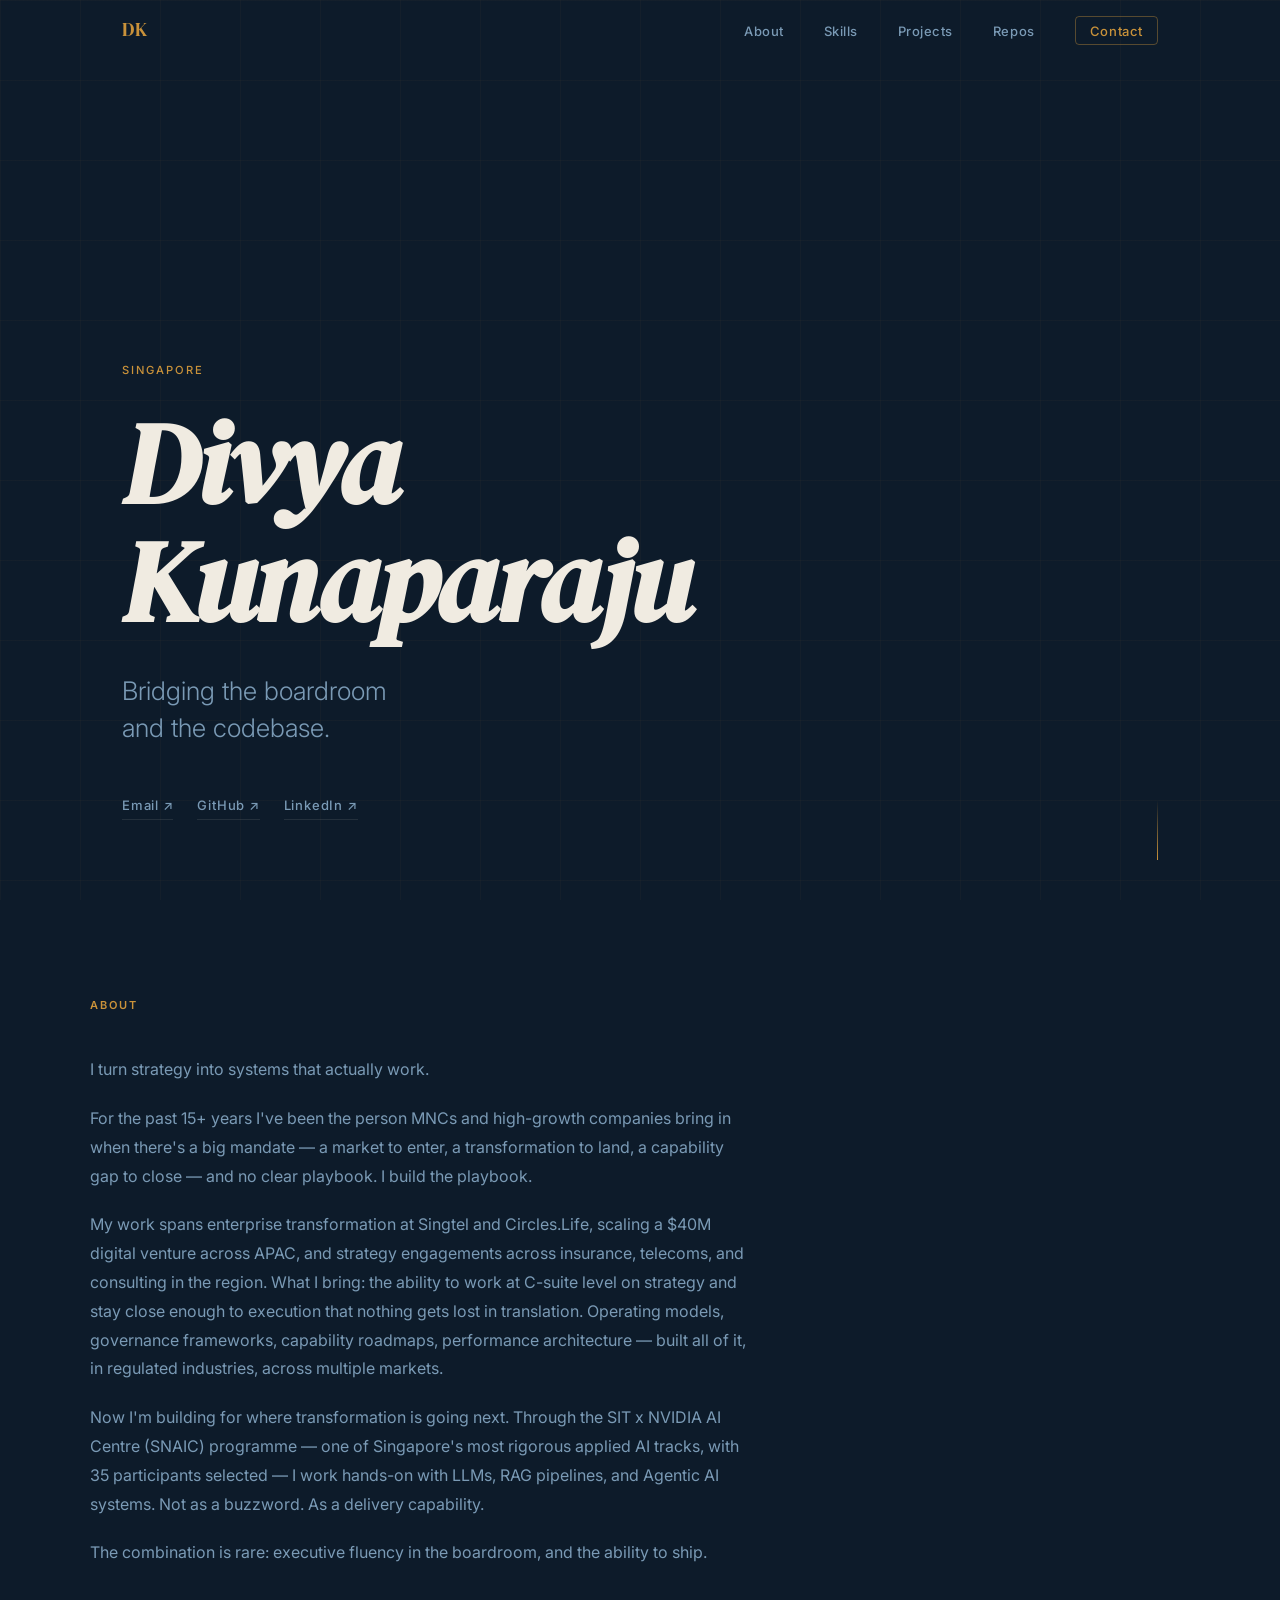
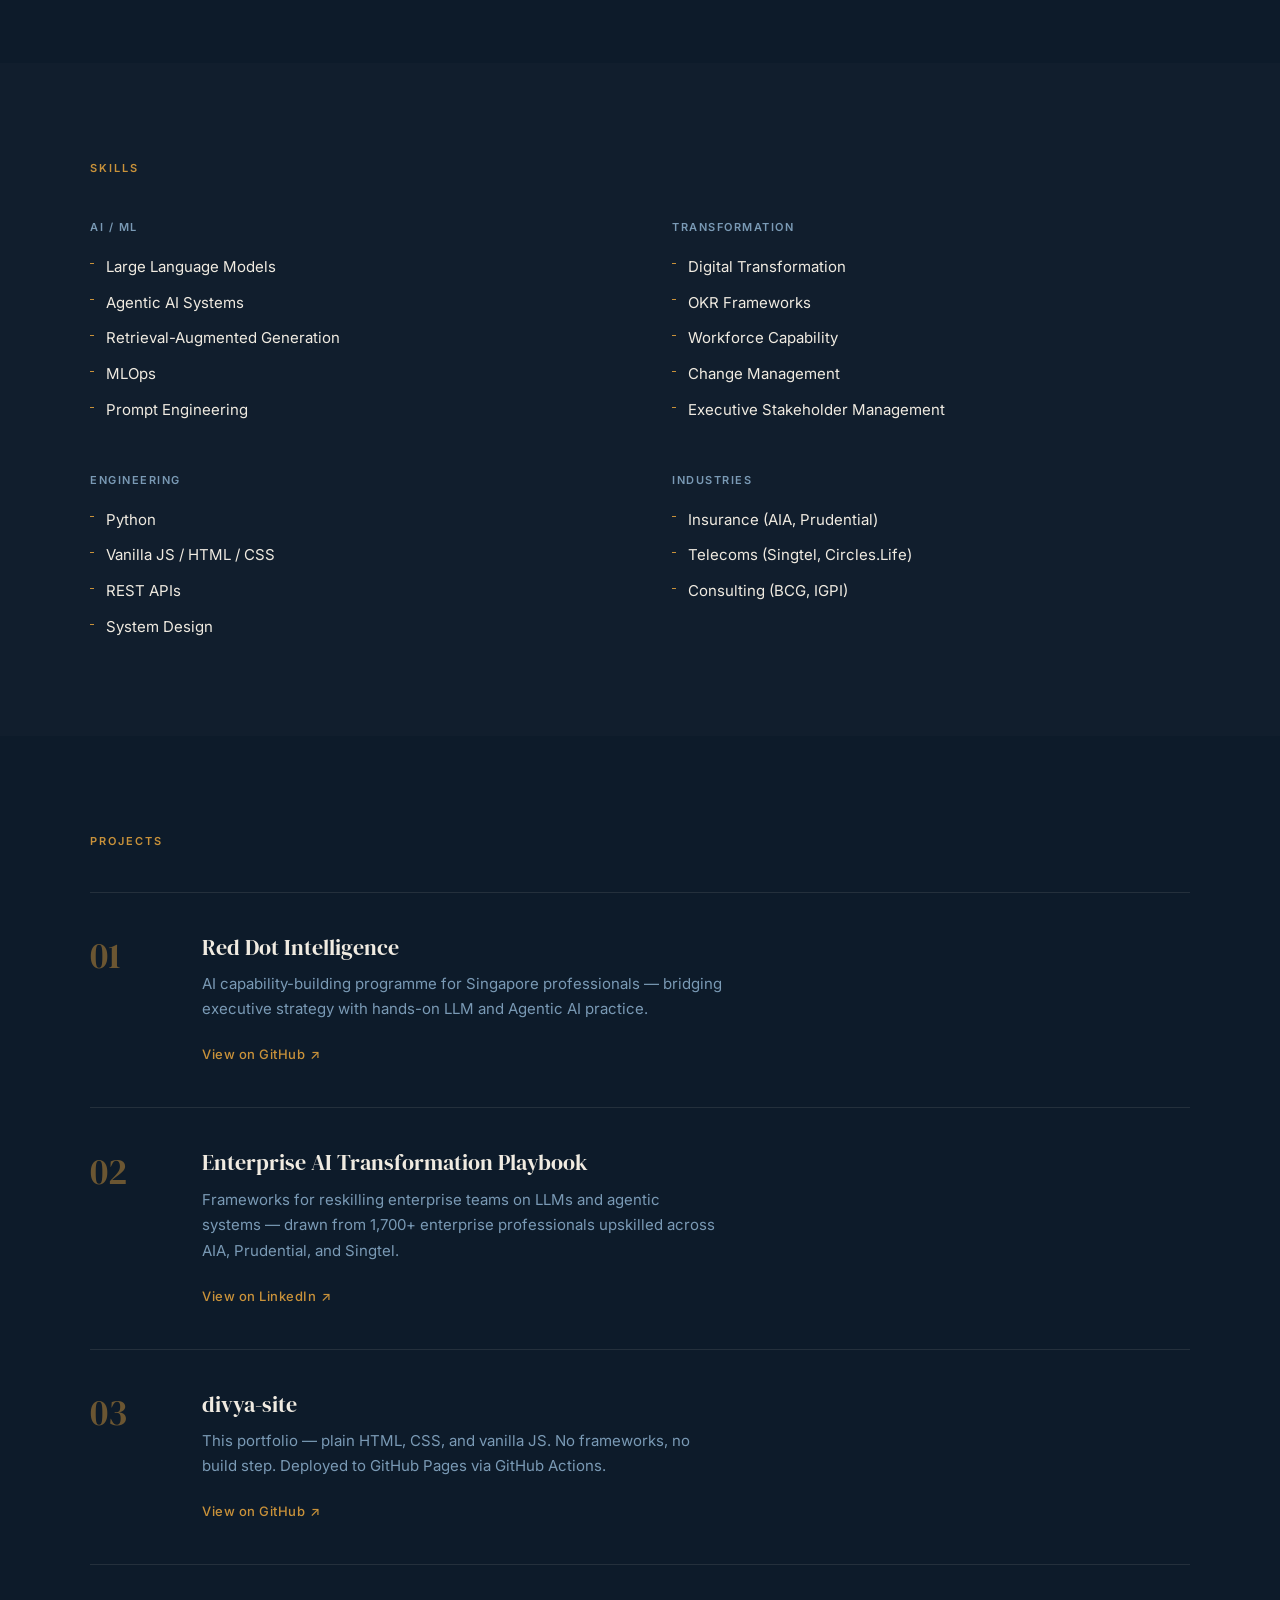
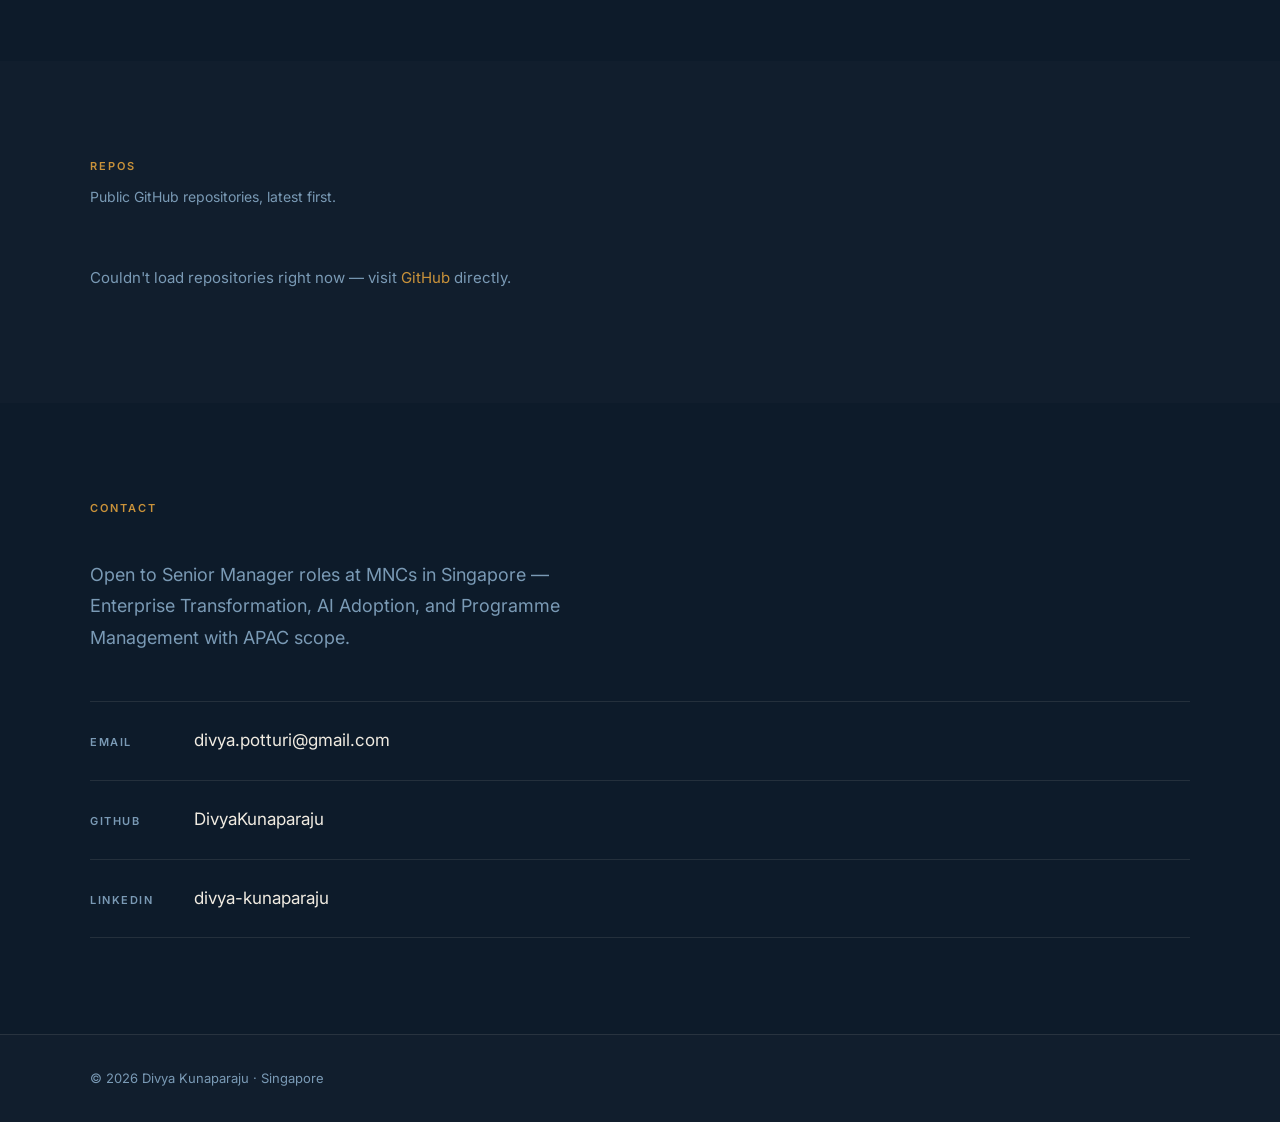
==== public/index.html @ 1c424b97 "Rewrite About section with stronger positioning copy Co-Authored-By: Claude Sonnet 4.6 <noreply@anth" ====
<!DOCTYPE html>
<html lang="en">
<head>
  <meta charset="UTF-8" />
  <meta name="viewport" content="width=device-width, initial-scale=1.0" />
  <title>Divya Kunaparaju — Transformation Leader &amp; AI Practitioner</title>
  <meta name="description" content="Divya Kunaparaju bridges the boardroom and the codebase — 15+ years in enterprise transformation, now building with LLMs, RAG, and Agentic AI. Based in Singapore." />
  <link rel="preconnect" href="https://fonts.googleapis.com" />
  <link rel="preconnect" href="https://fonts.gstatic.com" crossorigin />
  <link href="https://fonts.googleapis.com/css2?family=DM+Serif+Display:ital@0;1&family=Inter:wght@300;400;500;600&display=swap" rel="stylesheet" />
  <link rel="stylesheet" href="style.css" />
</head>
<body>
  <a href="#main" class="skip-link">Skip to main content</a>

  <nav class="nav" id="nav" aria-label="Site navigation">
    <div class="nav-inner">
      <a href="#hero" class="nav-logo" aria-label="Divya Kunaparaju — home">DK</a>
      <ul class="nav-links" id="nav-links" role="list">
        <li><a href="#about">About</a></li>
        <li><a href="#skills">Skills</a></li>
        <li><a href="#projects">Projects</a></li>
        <li><a href="#repos">Repos</a></li>
        <li><a href="#contact" class="nav-cta">Contact</a></li>
      </ul>
      <button class="nav-toggle" aria-label="Toggle navigation" aria-expanded="false" aria-controls="nav-links">
        <span></span><span></span><span></span>
      </button>
    </div>
  </nav>

  <main id="main">

    <section id="hero" aria-label="Introduction">
      <div class="hero-inner">
        <div class="hero-content">
          <p class="hero-location" aria-label="Location: Singapore">Singapore</p>
          <h1 class="hero-name">Divya<br />Kunaparaju</h1>
          <p class="hero-tagline">Bridging the boardroom<br />and the codebase.</p>
          <nav class="hero-links" aria-label="Contact and social links">
            <a href="mailto:divya.potturi@gmail.com" class="hero-link">
              Email <span aria-hidden="true">↗</span>
            </a>
            <a href="https://github.com/DivyaKunaparaju" class="hero-link" target="_blank" rel="noopener noreferrer">
              GitHub <span aria-hidden="true">↗</span>
            </a>
            <a href="https://www.linkedin.com/in/divya-kunaparaju/" class="hero-link" target="_blank" rel="noopener noreferrer">
              LinkedIn <span aria-hidden="true">↗</span>
            </a>
          </nav>
        </div>
        <div class="hero-scroll-indicator" aria-hidden="true"></div>
      </div>
    </section>

    <section id="about" class="section reveal">
      <div class="section-inner">
        <h2 class="section-eyebrow">About</h2>
        <div class="about-content">
          <p class="about-lead">I turn strategy into systems that actually work.</p>
          <p>For the past 15+ years I've been the person MNCs and high-growth companies bring in when there's a big mandate — a market to enter, a transformation to land, a capability gap to close — and no clear playbook. I build the playbook.</p>
          <p>My work spans enterprise transformation at Singtel and Circles.Life, scaling a $40M digital venture across APAC, and strategy engagements across insurance, telecoms, and consulting in the region. What I bring: the ability to work at C-suite level on strategy and stay close enough to execution that nothing gets lost in translation. Operating models, governance frameworks, capability roadmaps, performance architecture — built all of it, in regulated industries, across multiple markets.</p>
          <p>Now I'm building for where transformation is going next. Through the SIT x NVIDIA AI Centre (SNAIC) programme — one of Singapore's most rigorous applied AI tracks, with 35 participants selected — I work hands-on with LLMs, RAG pipelines, and Agentic AI systems. Not as a buzzword. As a delivery capability.</p>
          <p>The combination is rare: executive fluency in the boardroom, and the ability to ship.</p>
        </div>
      </div>
    </section>

    <section id="skills" class="section section--alt reveal">
      <div class="section-inner">
        <h2 class="section-eyebrow">Skills</h2>
        <div class="skills-grid">
          <div class="skill-group">
            <h3 class="skill-category">AI / ML</h3>
            <ul class="skill-list" role="list">
              <li>Large Language Models</li>
              <li>Agentic AI Systems</li>
              <li>Retrieval-Augmented Generation</li>
              <li>MLOps</li>
              <li>Prompt Engineering</li>
            </ul>
          </div>
          <div class="skill-group">
            <h3 class="skill-category">Transformation</h3>
            <ul class="skill-list" role="list">
              <li>Digital Transformation</li>
              <li>OKR Frameworks</li>
              <li>Workforce Capability</li>
              <li>Change Management</li>
              <li>Executive Stakeholder Management</li>
            </ul>
          </div>
          <div class="skill-group">
            <h3 class="skill-category">Engineering</h3>
            <ul class="skill-list" role="list">
              <li>Python</li>
              <li>Vanilla JS / HTML / CSS</li>
              <li>REST APIs</li>
              <li>System Design</li>
            </ul>
          </div>
          <div class="skill-group">
            <h3 class="skill-category">Industries</h3>
            <ul class="skill-list" role="list">
              <li>Insurance (AIA, Prudential)</li>
              <li>Telecoms (Singtel, Circles.Life)</li>
              <li>Consulting (BCG, IGPI)</li>
            </ul>
          </div>
        </div>
      </div>
    </section>

    <section id="projects" class="section reveal">
      <div class="section-inner">
        <h2 class="section-eyebrow">Projects</h2>
        <div class="projects-list">
          <article class="project-card">
            <div class="project-number" aria-hidden="true">01</div>
            <div class="project-body">
              <h3 class="project-title">Red Dot Intelligence</h3>
              <p class="project-desc">AI capability-building programme for Singapore professionals — bridging executive strategy with hands-on LLM and Agentic AI practice.</p>
              <a href="https://github.com/DivyaKunaparaju/red-dot-intelligence" class="project-link" target="_blank" rel="noopener noreferrer">View on GitHub <span aria-hidden="true">↗</span></a>
            </div>
          </article>
          <article class="project-card">
            <div class="project-number" aria-hidden="true">02</div>
            <div class="project-body">
              <h3 class="project-title">Enterprise AI Transformation Playbook</h3>
              <p class="project-desc">Frameworks for reskilling enterprise teams on LLMs and agentic systems — drawn from 1,700+ enterprise professionals upskilled across AIA, Prudential, and Singtel.</p>
              <a href="https://www.linkedin.com/in/divya-kunaparaju/" class="project-link" target="_blank" rel="noopener noreferrer">View on LinkedIn <span aria-hidden="true">↗</span></a>
            </div>
          </article>
          <article class="project-card">
            <div class="project-number" aria-hidden="true">03</div>
            <div class="project-body">
              <h3 class="project-title">divya-site</h3>
              <p class="project-desc">This portfolio — plain HTML, CSS, and vanilla JS. No frameworks, no build step. Deployed to GitHub Pages via GitHub Actions.</p>
              <a href="https://github.com/DivyaKunaparaju/divya-site" class="project-link" target="_blank" rel="noopener noreferrer">View on GitHub <span aria-hidden="true">↗</span></a>
            </div>
          </article>
        </div>
      </div>
    </section>

    <section id="repos" class="section section--alt reveal">
      <div class="section-inner">
        <h2 class="section-eyebrow">Repos</h2>
        <p class="section-sub">Public GitHub repositories, latest first.</p>
        <div id="repos-grid" class="repos-grid" aria-live="polite" aria-label="GitHub repositories">
          <p class="repos-status">Loading repositories…</p>
        </div>
      </div>
    </section>

    <section id="contact" class="section reveal">
      <div class="section-inner">
        <h2 class="section-eyebrow">Contact</h2>
        <div class="contact-content">
          <p class="contact-lead">Open to Senior Manager roles at MNCs in Singapore — Enterprise Transformation, AI Adoption, and Programme Management with APAC scope.</p>
          <div class="contact-links">
            <a href="mailto:divya.potturi@gmail.com" class="contact-link">
              <span class="contact-link-type">Email</span>
              <span class="contact-link-value">divya.potturi@gmail.com</span>
            </a>
            <a href="https://github.com/DivyaKunaparaju" class="contact-link" target="_blank" rel="noopener noreferrer">
              <span class="contact-link-type">GitHub</span>
              <span class="contact-link-value">DivyaKunaparaju</span>
            </a>
            <a href="https://www.linkedin.com/in/divya-kunaparaju/" class="contact-link" target="_blank" rel="noopener noreferrer">
              <span class="contact-link-type">LinkedIn</span>
              <span class="contact-link-value">divya-kunaparaju</span>
            </a>
          </div>
        </div>
      </div>
    </section>

  </main>

  <footer class="footer">
    <div class="footer-inner">
      <p>© 2026 Divya Kunaparaju &middot; Singapore</p>
    </div>
  </footer>

  <script src="main.js"></script>
</body>
</html>
---- public/style.css ----
/* ─── Variables ─────────────────────────────────────────────── */
:root {
  --ground:      #0D1B2A;
  --ground-alt:  #111E2D;
  --ground-card: #162840;
  --text:        #F0EBE1;
  --text-muted:  #7A9AB5;
  --accent:      #C9923A;
  --accent-light:#E4B06A;
  --border:      rgba(240, 235, 225, 0.1);

  --font-display: 'DM Serif Display', Georgia, serif;
  --font-body:    'Inter', system-ui, -apple-system, sans-serif;

  --max-w: 1100px;
  --nav-h: 60px;
  --radius: 4px;
  --transition: 220ms ease;
}

/* ─── Reset ─────────────────────────────────────────────────── */
*, *::before, *::after {
  box-sizing: border-box;
  margin: 0;
  padding: 0;
}

html {
  scroll-behavior: smooth;
  font-size: 16px;
}

body {
  background-color: var(--ground);
  color: var(--text);
  font-family: var(--font-body);
  font-weight: 400;
  line-height: 1.75;
  -webkit-font-smoothing: antialiased;
}

ul[role="list"] {
  list-style: none;
}

img, svg {
  display: block;
  max-width: 100%;
}

a {
  color: inherit;
  text-decoration: none;
}

/* ─── Accessibility ─────────────────────────────────────────── */
.skip-link {
  position: absolute;
  top: -200%;
  left: 1rem;
  background: var(--accent);
  color: var(--ground);
  padding: 0.5rem 1rem;
  font-size: 0.875rem;
  font-weight: 600;
  z-index: 9999;
  border-radius: var(--radius);
}
.skip-link:focus {
  top: 0.75rem;
}

:focus-visible {
  outline: 2px solid var(--accent);
  outline-offset: 3px;
}

/* ─── Nav ───────────────────────────────────────────────────── */
.nav {
  position: fixed;
  top: 0;
  left: 0;
  right: 0;
  height: var(--nav-h);
  z-index: 100;
  background: transparent;
  transition: background var(--transition), border-color var(--transition);
  border-bottom: 1px solid transparent;
}

.nav.scrolled {
  background: var(--ground);
  border-bottom-color: var(--border);
}

.nav-inner {
  max-width: var(--max-w);
  margin: 0 auto;
  height: 100%;
  padding: 0 2rem;
  display: flex;
  align-items: center;
  justify-content: space-between;
  gap: 2rem;
}

.nav-logo {
  font-family: var(--font-display);
  font-size: 1.2rem;
  color: var(--accent);
  letter-spacing: 0.05em;
  flex-shrink: 0;
}
.nav-logo:hover {
  color: var(--accent-light);
}

.nav-links {
  display: flex;
  align-items: center;
  gap: 2.5rem;
  list-style: none;
}

.nav-links a {
  font-size: 0.8125rem;
  font-weight: 500;
  letter-spacing: 0.04em;
  color: var(--text-muted);
  transition: color var(--transition);
}
.nav-links a:hover {
  color: var(--text);
}

.nav-links .nav-cta {
  color: var(--accent);
  border: 1px solid rgba(201, 146, 58, 0.4);
  padding: 0.35rem 0.9rem;
  border-radius: var(--radius);
  transition: color var(--transition), border-color var(--transition), background var(--transition);
}
.nav-links .nav-cta:hover {
  color: var(--ground);
  background: var(--accent);
  border-color: var(--accent);
}

.nav-toggle {
  display: none;
  flex-direction: column;
  gap: 5px;
  background: none;
  border: none;
  cursor: pointer;
  padding: 4px;
}
.nav-toggle span {
  display: block;
  width: 22px;
  height: 2px;
  background: var(--text);
  border-radius: 2px;
  transition: transform var(--transition), opacity var(--transition);
}
.nav-toggle[aria-expanded="true"] span:nth-child(1) {
  transform: translateY(7px) rotate(45deg);
}
.nav-toggle[aria-expanded="true"] span:nth-child(2) {
  opacity: 0;
}
.nav-toggle[aria-expanded="true"] span:nth-child(3) {
  transform: translateY(-7px) rotate(-45deg);
}

/* ─── Hero ──────────────────────────────────────────────────── */
#hero {
  min-height: 100svh;
  display: flex;
  align-items: flex-end;
  padding-top: var(--nav-h);
  background-color: var(--ground);
  /* Coordinate-grid: barely perceptible — the design's ambient detail */
  background-image:
    linear-gradient(rgba(201, 146, 58, 0.035) 1px, transparent 1px),
    linear-gradient(90deg, rgba(201, 146, 58, 0.035) 1px, transparent 1px);
  background-size: 80px 80px;
}

.hero-inner {
  max-width: var(--max-w);
  width: 100%;
  margin: 0 auto;
  padding: 4rem 2rem 5rem;
  position: relative;
}

.hero-content {
  max-width: 700px;
}

.hero-location {
  font-size: 0.7rem;
  font-weight: 500;
  letter-spacing: 0.18em;
  text-transform: uppercase;
  color: var(--accent);
  margin-bottom: 1.5rem;
  animation: fadeUp 0.7s ease-out both;
  animation-delay: 0s;
}

/* The aesthetic risk: large italic serif in the hero — editorial, intelligent */
.hero-name {
  font-family: var(--font-display);
  font-style: italic;
  font-size: clamp(3.2rem, 9vw, 8.5rem);
  line-height: 1.02;
  letter-spacing: -0.02em;
  color: var(--text);
  margin-bottom: 2rem;
  animation: fadeUp 0.8s ease-out both;
  animation-delay: 0.1s;
}

.hero-tagline {
  font-size: clamp(1.1rem, 2.5vw, 1.6rem);
  font-weight: 300;
  line-height: 1.45;
  color: var(--text-muted);
  margin-bottom: 3rem;
  animation: fadeUp 0.8s ease-out both;
  animation-delay: 0.25s;
}

.hero-links {
  display: flex;
  flex-wrap: wrap;
  gap: 0.5rem 1.5rem;
  animation: fadeUp 0.8s ease-out both;
  animation-delay: 0.4s;
}

.hero-link {
  font-size: 0.8125rem;
  font-weight: 500;
  letter-spacing: 0.06em;
  color: var(--text-muted);
  border-bottom: 1px solid var(--border);
  padding-bottom: 2px;
  transition: color var(--transition), border-color var(--transition);
}
.hero-link:hover {
  color: var(--accent);
  border-color: rgba(201, 146, 58, 0.5);
}

.hero-scroll-indicator {
  position: absolute;
  bottom: 2.5rem;
  right: 2rem;
  width: 1px;
  height: 60px;
  background: linear-gradient(to bottom, transparent, var(--accent));
  animation: scrollLine 1.5s ease-out both;
  animation-delay: 0.8s;
  transform-origin: top;
}

/* ─── Entrance animations ───────────────────────────────────── */
@keyframes fadeUp {
  from {
    opacity: 0;
    transform: translateY(18px);
  }
  to {
    opacity: 1;
    transform: translateY(0);
  }
}

@keyframes scrollLine {
  from {
    transform: scaleY(0);
    opacity: 0;
  }
  to {
    transform: scaleY(1);
    opacity: 1;
  }
}

/* Scroll-triggered section reveal (applied via JS IntersectionObserver) */
.reveal {
  opacity: 0;
  transform: translateY(24px);
  transition: opacity 0.65s ease, transform 0.65s ease;
}
.reveal.is-visible {
  opacity: 1;
  transform: translateY(0);
}

/* ─── Sections (shared) ─────────────────────────────────────── */
.section {
  padding: 6rem 2rem;
}

.section--alt {
  background-color: var(--ground-alt);
}

.section-inner {
  max-width: var(--max-w);
  margin: 0 auto;
}

h2.section-eyebrow {
  display: block;
  font-family: var(--font-body);
  font-size: 0.6875rem;
  font-weight: 600;
  letter-spacing: 0.18em;
  text-transform: uppercase;
  color: var(--accent);
  margin-bottom: 2.5rem;
}

.section-sub {
  font-size: 0.875rem;
  color: var(--text-muted);
  margin-top: -2rem;
  margin-bottom: 2.5rem;
}

/* ─── About ─────────────────────────────────────────────────── */
.about-content {
  max-width: 660px;
  display: flex;
  flex-direction: column;
  gap: 1.25rem;
}

.about-lead {
  font-size: 1.125rem;
  font-weight: 400;
  line-height: 1.8;
  color: var(--text);
}

.about-content p {
  font-size: 1rem;
  color: var(--text-muted);
  line-height: 1.8;
}

.about-lead + p {
  color: var(--text-muted);
}

/* ─── Skills ────────────────────────────────────────────────── */
.skills-grid {
  display: grid;
  grid-template-columns: repeat(2, 1fr);
  gap: 3rem 4rem;
}

.skill-category {
  font-family: var(--font-body);
  font-size: 0.6875rem;
  font-weight: 600;
  letter-spacing: 0.14em;
  text-transform: uppercase;
  color: var(--text-muted);
  margin-bottom: 1rem;
}

.skill-list {
  display: flex;
  flex-direction: column;
  gap: 0.6rem;
}

.skill-list li {
  font-size: 0.9375rem;
  color: var(--text);
  padding-left: 1rem;
  position: relative;
}
.skill-list li::before {
  content: '';
  position: absolute;
  left: 0;
  top: 0.65em;
  width: 4px;
  height: 1px;
  background: var(--accent);
}

/* ─── Projects ──────────────────────────────────────────────── */
.projects-list {
  display: flex;
  flex-direction: column;
  gap: 0;
}

.project-card {
  display: grid;
  grid-template-columns: 80px 1fr;
  gap: 0 2rem;
  padding: 2.5rem 0;
  border-top: 1px solid var(--border);
  transition: border-color var(--transition);
}
.project-card:last-child {
  border-bottom: 1px solid var(--border);
}

.project-number {
  font-family: var(--font-display);
  font-size: 2.25rem;
  line-height: 1;
  color: var(--accent);
  opacity: 0.5;
  padding-top: 0.15em;
  transition: opacity var(--transition);
}

.project-card:hover .project-number {
  opacity: 1;
}

.project-title {
  font-family: var(--font-display);
  font-size: 1.375rem;
  font-weight: 400;
  color: var(--text);
  margin-bottom: 0.6rem;
  line-height: 1.3;
}

.project-desc {
  font-size: 0.9375rem;
  color: var(--text-muted);
  line-height: 1.7;
  margin-bottom: 1.1rem;
  max-width: 520px;
}

.project-link {
  display: inline-flex;
  align-items: center;
  gap: 0.3rem;
  font-size: 0.8125rem;
  font-weight: 500;
  letter-spacing: 0.04em;
  color: var(--accent);
  transition: color var(--transition), gap var(--transition);
}
.project-link:hover {
  color: var(--accent-light);
  gap: 0.5rem;
}

/* ─── Repos ─────────────────────────────────────────────────── */
.repos-grid {
  display: grid;
  grid-template-columns: repeat(auto-fill, minmax(290px, 1fr));
  gap: 1.25rem;
}

.repos-status {
  font-size: 0.9375rem;
  color: var(--text-muted);
  grid-column: 1 / -1;
  padding: 1rem 0;
}

.repo-card {
  background: var(--ground-card);
  border: 1px solid var(--border);
  border-radius: var(--radius);
  padding: 1.5rem;
  display: flex;
  flex-direction: column;
  gap: 0.6rem;
  transition: border-color var(--transition), transform var(--transition);
}
.repo-card:hover {
  border-color: rgba(201, 146, 58, 0.35);
  transform: translateY(-2px);
}

.repo-name {
  font-size: 0.9375rem;
  font-weight: 600;
  color: var(--accent);
  display: flex;
  align-items: center;
  gap: 0.3rem;
  transition: color var(--transition);
}
.repo-card:hover .repo-name {
  color: var(--accent-light);
}

.repo-desc {
  font-size: 0.8125rem;
  color: var(--text-muted);
  line-height: 1.6;
  flex: 1;
}

.repo-meta {
  display: flex;
  align-items: center;
  gap: 1.25rem;
  margin-top: 0.25rem;
}

.repo-lang {
  display: flex;
  align-items: center;
  gap: 0.4rem;
  font-size: 0.75rem;
  color: var(--text-muted);
}

.repo-lang-dot {
  width: 9px;
  height: 9px;
  border-radius: 50%;
  flex-shrink: 0;
}

.repo-stars {
  display: flex;
  align-items: center;
  gap: 0.3rem;
  font-size: 0.75rem;
  color: var(--text-muted);
}

/* ─── Contact ───────────────────────────────────────────────── */
.contact-lead {
  font-size: 1.125rem;
  color: var(--text-muted);
  max-width: 500px;
  line-height: 1.75;
  margin-bottom: 3rem;
}

.contact-links {
  display: flex;
  flex-direction: column;
  gap: 0;
}

.contact-link {
  display: flex;
  align-items: baseline;
  gap: 1.5rem;
  padding: 1.5rem 0;
  border-top: 1px solid var(--border);
  transition: gap var(--transition);
}
.contact-link:last-child {
  border-bottom: 1px solid var(--border);
}
.contact-link:hover {
  gap: 2rem;
}

.contact-link-type {
  font-size: 0.6875rem;
  font-weight: 600;
  letter-spacing: 0.14em;
  text-transform: uppercase;
  color: var(--text-muted);
  min-width: 80px;
  flex-shrink: 0;
}

.contact-link-value {
  font-size: 1.0625rem;
  font-weight: 400;
  color: var(--text);
  transition: color var(--transition);
}
.contact-link:hover .contact-link-value {
  color: var(--accent);
}

/* ─── Footer ────────────────────────────────────────────────── */
.footer {
  background-color: var(--ground-alt);
  border-top: 1px solid var(--border);
  padding: 2rem;
}

.footer-inner {
  max-width: var(--max-w);
  margin: 0 auto;
  font-size: 0.8125rem;
  color: var(--text-muted);
}

/* ─── Responsive — tablet ───────────────────────────────────── */
@media (max-width: 768px) {
  .nav-links {
    display: none;
    position: absolute;
    top: var(--nav-h);
    left: 0;
    right: 0;
    background: var(--ground);
    border-bottom: 1px solid var(--border);
    padding: 1.5rem 2rem 2rem;
    flex-direction: column;
    align-items: flex-start;
    gap: 1.5rem;
  }
  .nav-links.is-open {
    display: flex;
  }
  .nav-toggle {
    display: flex;
  }

  .section {
    padding: 4rem 1.5rem;
  }

  .skills-grid {
    grid-template-columns: 1fr;
    gap: 2.5rem;
  }

  .project-card {
    grid-template-columns: 1fr;
    gap: 0.75rem;
  }
  .project-number {
    font-size: 1.5rem;
  }

  .contact-link {
    flex-direction: column;
    gap: 0.4rem;
    padding: 1.25rem 0;
  }
  .contact-link:hover {
    gap: 0.4rem;
  }
  .contact-link-type {
    min-width: unset;
  }
  .contact-link-value {
    font-size: 0.9375rem;
  }

  .repos-grid {
    grid-template-columns: 1fr;
  }
}

/* ─── Responsive — mobile ───────────────────────────────────── */
@media (max-width: 480px) {
  .hero-inner {
    padding: 3rem 1.5rem 4rem;
  }

  .hero-scroll-indicator {
    display: none;
  }

  h2.section-eyebrow {
    margin-bottom: 2rem;
  }
}

/* ─── Reduced motion ────────────────────────────────────────── */
@media (prefers-reduced-motion: reduce) {
  html {
    scroll-behavior: auto;
  }
  .hero-location,
  .hero-name,
  .hero-tagline,
  .hero-links,
  .hero-scroll-indicator {
    animation: none;
  }
  .reveal {
    opacity: 1;
    transform: none;
    transition: none;
  }
  .repo-card:hover {
    transform: none;
  }
  .project-link {
    transition: none;
  }
}
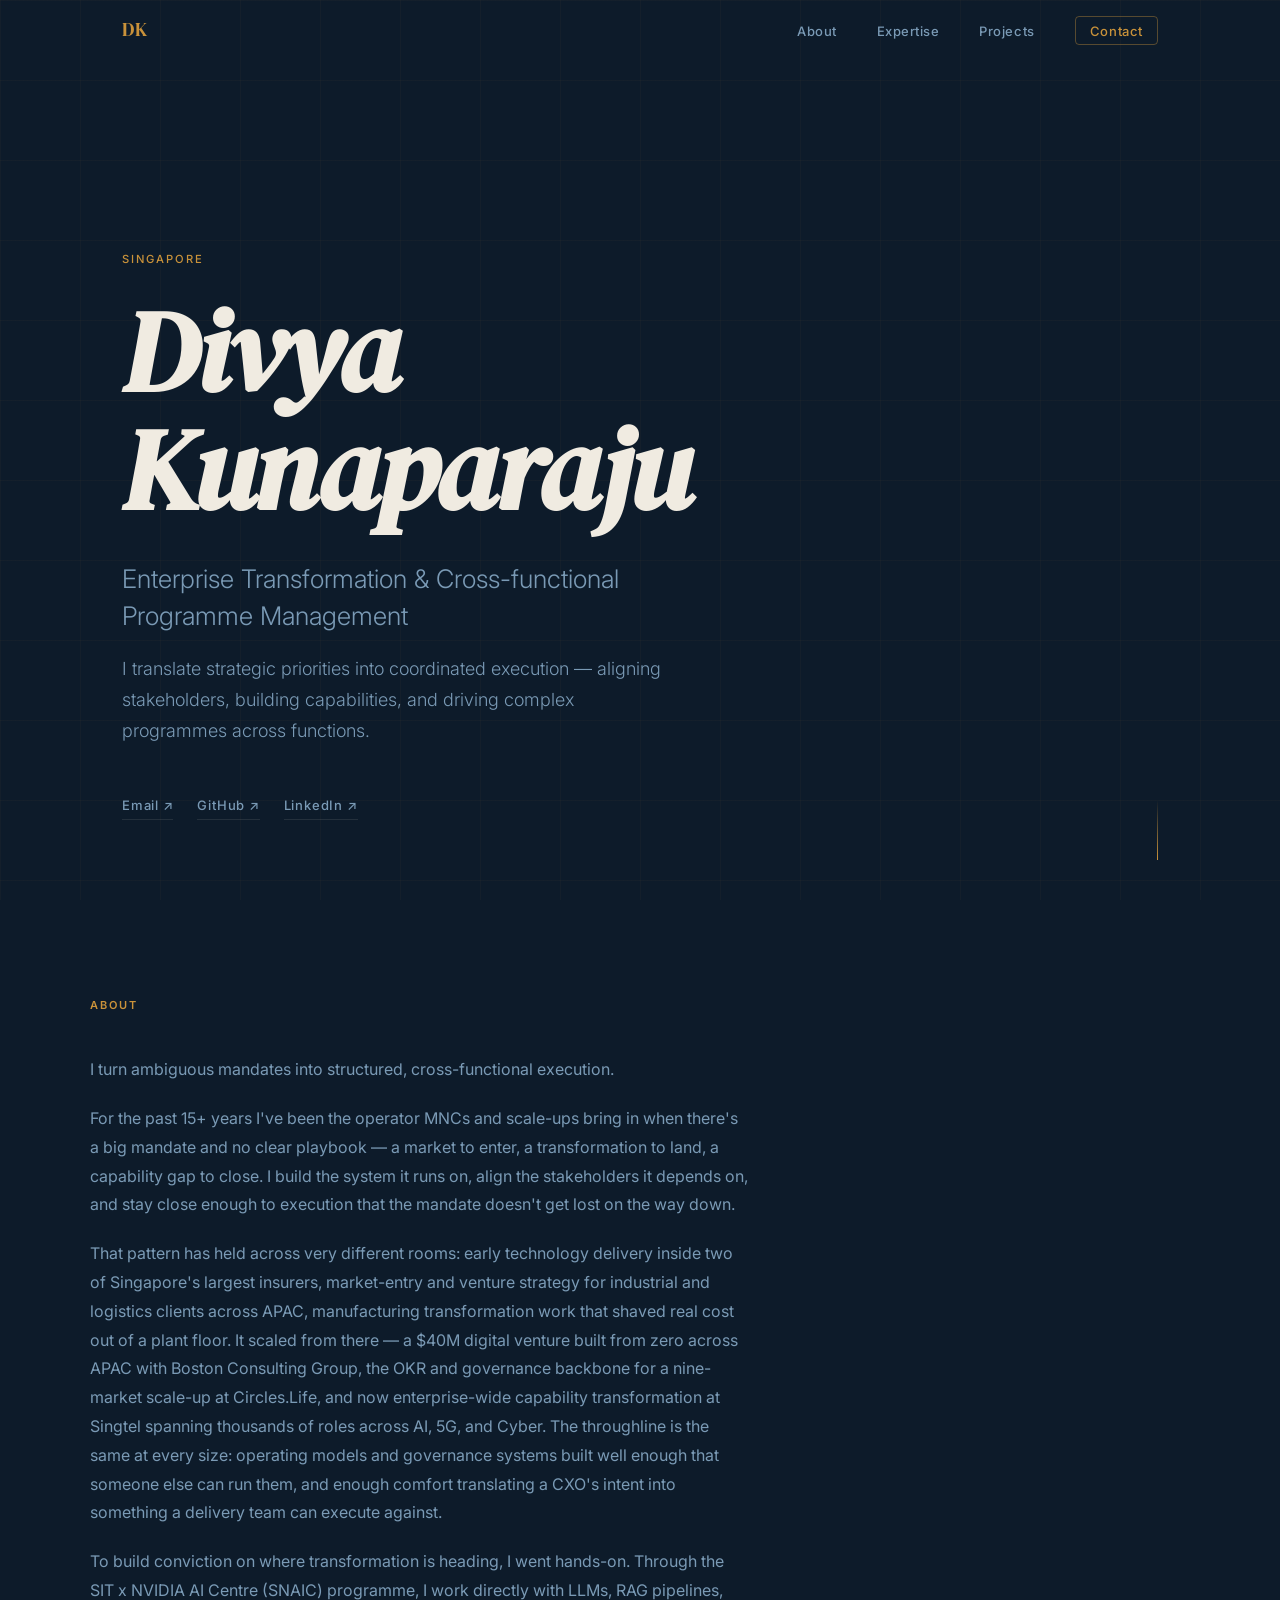
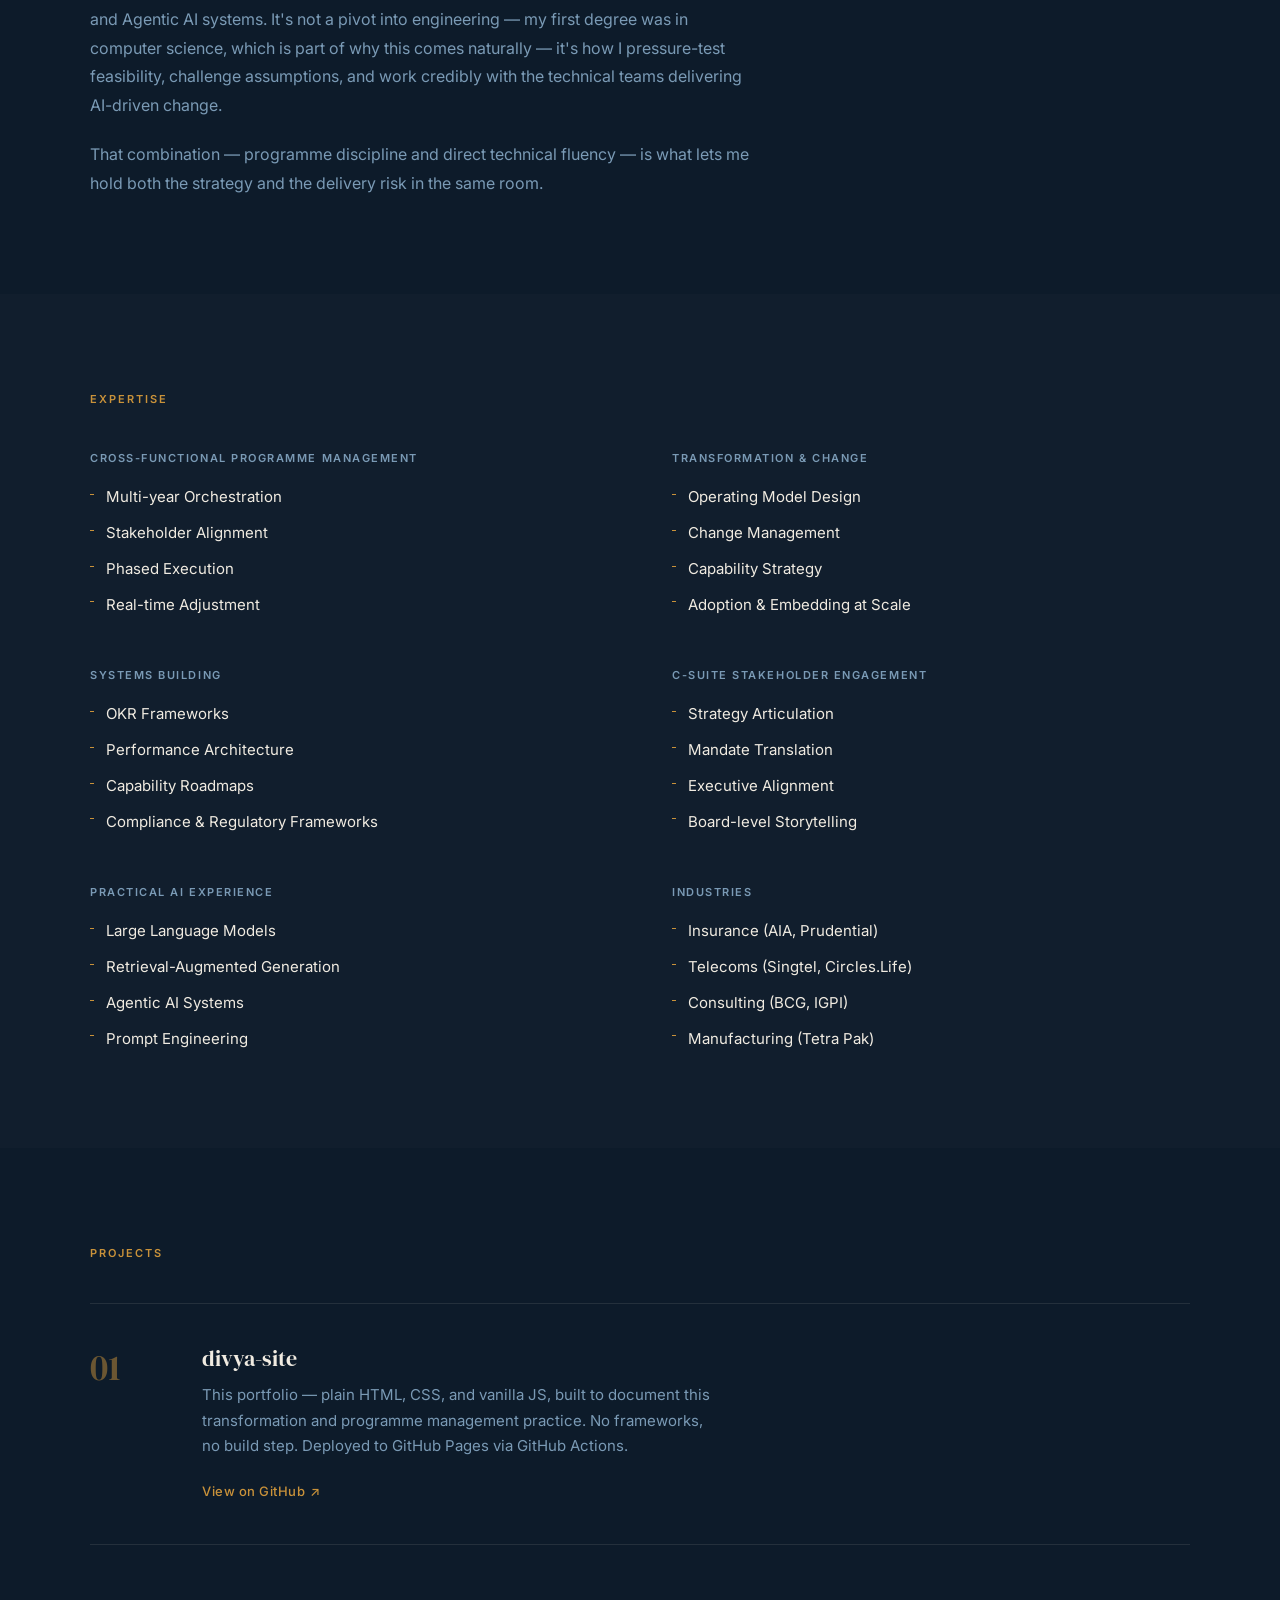
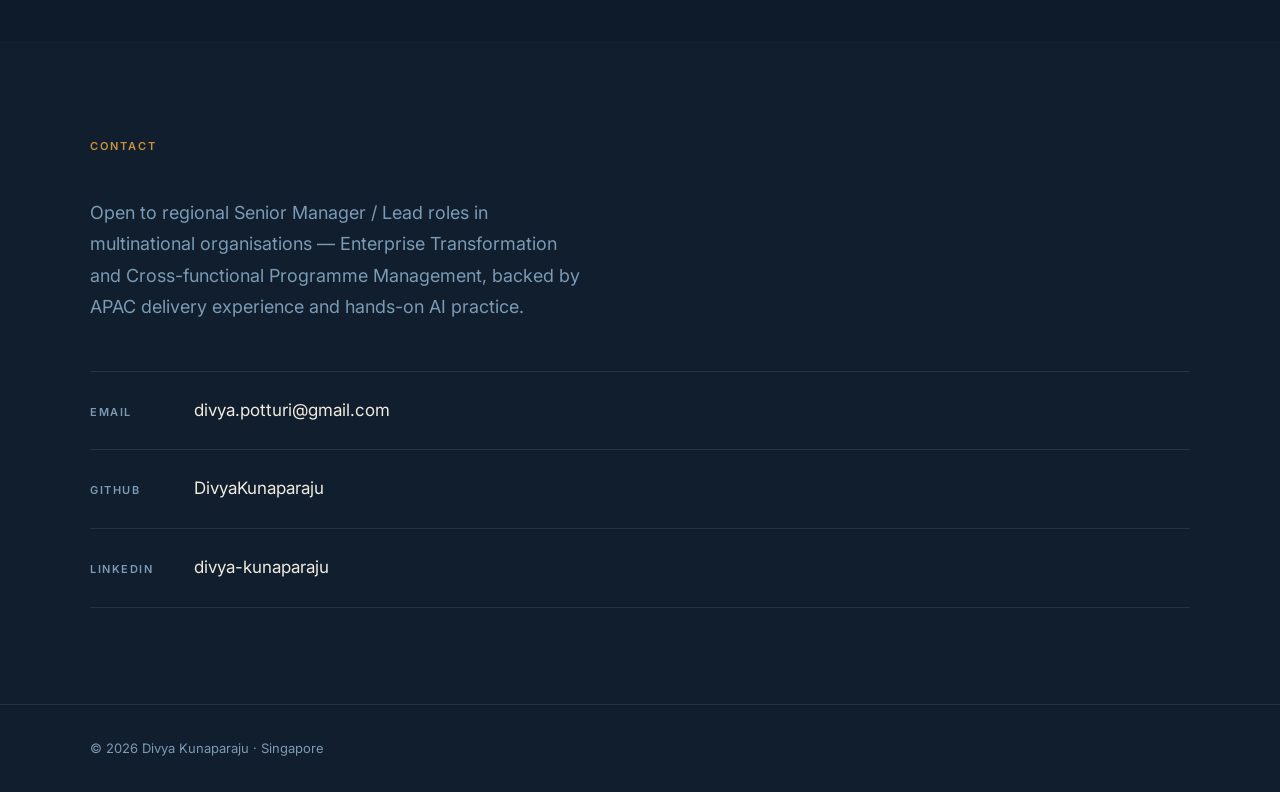
==== commit 83039ecc: "Reposition site around enterprise transformation and add technical SEO Rewrites the hero, About, Exp" ====
--- a/public/index.html
+++ b/public/index.html
@@ -1,14 +1,64 @@
 <!DOCTYPE html>
-<html lang="en">
+<html lang="en-SG">
 <head>
   <meta charset="UTF-8" />
   <meta name="viewport" content="width=device-width, initial-scale=1.0" />
-  <title>Divya Kunaparaju — Transformation Leader &amp; AI Practitioner</title>
-  <meta name="description" content="Divya Kunaparaju bridges the boardroom and the codebase — 15+ years in enterprise transformation, now building with LLMs, RAG, and Agentic AI. Based in Singapore." />
+  <title>Divya Kunaparaju | Enterprise Transformation &amp; Programme Management</title>
+  <meta name="description" content="Divya Kunaparaju is a Singapore-based enterprise transformation and cross-functional programme management leader with hands-on AI adoption experience." />
+  <meta name="robots" content="index, follow" />
+  <meta name="author" content="Divya Kunaparaju" />
+  <meta name="theme-color" content="#0D1B2A" />
+  <meta name="google-site-verification" content="QlIP7n7zg2eX9gXvAl-q45-nrO24Up5aMTJvIoCvij0" />
+  <link rel="canonical" href="https://divyakunaparaju.github.io/divya-site/" />
+  <link rel="icon" href="favicon.svg" type="image/svg+xml" />
+
+  <meta property="og:type" content="website" />
+  <meta property="og:site_name" content="Divya Kunaparaju" />
+  <meta property="og:url" content="https://divyakunaparaju.github.io/divya-site/" />
+  <meta property="og:title" content="Divya Kunaparaju | Enterprise Transformation & Programme Management" />
+  <meta property="og:description" content="Singapore-based enterprise transformation and cross-functional programme management leader, with hands-on AI adoption experience." />
+  <meta property="og:locale" content="en_SG" />
+
+  <meta name="twitter:card" content="summary" />
+  <meta name="twitter:title" content="Divya Kunaparaju | Enterprise Transformation & Programme Management" />
+  <meta name="twitter:description" content="Singapore-based enterprise transformation and cross-functional programme management leader, with hands-on AI adoption experience." />
+
   <link rel="preconnect" href="https://fonts.googleapis.com" />
   <link rel="preconnect" href="https://fonts.gstatic.com" crossorigin />
-  <link href="https://fonts.googleapis.com/css2?family=DM+Serif+Display:ital@0;1&family=Inter:wght@300;400;500;600&display=swap" rel="stylesheet" />
+  <link
+    rel="preload"
+    as="style"
+    href="https://fonts.googleapis.com/css2?family=DM+Serif+Display:ital@0;1&family=Inter:wght@300;400;500;600&display=swap"
+    onload="this.onload=null;this.rel='stylesheet'"
+  />
+  <noscript>
+    <link rel="stylesheet" href="https://fonts.googleapis.com/css2?family=DM+Serif+Display:ital@0;1&family=Inter:wght@300;400;500;600&display=swap" />
+  </noscript>
   <link rel="stylesheet" href="style.css" />
+
+  <script type="application/ld+json">
+  {
+    "@context": "https://schema.org",
+    "@type": "Person",
+    "name": "Divya Kunaparaju",
+    "url": "https://divyakunaparaju.github.io/divya-site/",
+    "sameAs": [
+      "https://www.linkedin.com/in/divya-kunaparaju/",
+      "https://github.com/DivyaKunaparaju"
+    ],
+    "jobTitle": "Enterprise Transformation & Cross-Functional Programme Management Leader",
+    "description": "Singapore-based enterprise transformation and cross-functional programme management leader, with hands-on AI adoption experience.",
+    "alumniOf": {
+      "@type": "CollegeOrUniversity",
+      "name": "National University of Singapore"
+    },
+    "address": {
+      "@type": "PostalAddress",
+      "addressLocality": "Singapore",
+      "addressCountry": "SG"
+    }
+  }
+  </script>
 </head>
 <body>
   <a href="#main" class="skip-link">Skip to main content</a>
@@ -18,9 +68,8 @@
       <a href="#hero" class="nav-logo" aria-label="Divya Kunaparaju — home">DK</a>
       <ul class="nav-links" id="nav-links" role="list">
         <li><a href="#about">About</a></li>
-        <li><a href="#skills">Skills</a></li>
+        <li><a href="#expertise">Expertise</a></li>
         <li><a href="#projects">Projects</a></li>
-        <li><a href="#repos">Repos</a></li>
         <li><a href="#contact" class="nav-cta">Contact</a></li>
       </ul>
       <button class="nav-toggle" aria-label="Toggle navigation" aria-expanded="false" aria-controls="nav-links">
@@ -36,7 +85,8 @@
         <div class="hero-content">
           <p class="hero-location" aria-label="Location: Singapore">Singapore</p>
           <h1 class="hero-name">Divya<br />Kunaparaju</h1>
-          <p class="hero-tagline">Bridging the boardroom<br />and the codebase.</p>
+          <p class="hero-tagline">Enterprise Transformation &amp; Cross-functional Programme Management</p>
+          <p class="hero-subtext">I translate strategic priorities into coordinated execution — aligning stakeholders, building capabilities, and driving complex programmes across functions.</p>
           <nav class="hero-links" aria-label="Contact and social links">
             <a href="mailto:divya.potturi@gmail.com" class="hero-link">
               Email <span aria-hidden="true">↗</span>
@@ -57,46 +107,62 @@
       <div class="section-inner">
         <h2 class="section-eyebrow">About</h2>
         <div class="about-content">
-          <p class="about-lead">I turn strategy into systems that actually work.</p>
-          <p>For the past 15+ years I've been the person MNCs and high-growth companies bring in when there's a big mandate — a market to enter, a transformation to land, a capability gap to close — and no clear playbook. I build the playbook.</p>
-          <p>My work spans enterprise transformation at Singtel and Circles.Life, scaling a $40M digital venture across APAC, and strategy engagements across insurance, telecoms, and consulting in the region. What I bring: the ability to work at C-suite level on strategy and stay close enough to execution that nothing gets lost in translation. Operating models, governance frameworks, capability roadmaps, performance architecture — built all of it, in regulated industries, across multiple markets.</p>
-          <p>Now I'm building for where transformation is going next. Through the SIT x NVIDIA AI Centre (SNAIC) programme — one of Singapore's most rigorous applied AI tracks, with 35 participants selected — I work hands-on with LLMs, RAG pipelines, and Agentic AI systems. Not as a buzzword. As a delivery capability.</p>
-          <p>The combination is rare: executive fluency in the boardroom, and the ability to ship.</p>
-        </div>
-      </div>
-    </section>
-
-    <section id="skills" class="section section--alt reveal">
-      <div class="section-inner">
-        <h2 class="section-eyebrow">Skills</h2>
+          <p class="about-lead">I turn ambiguous mandates into structured, cross-functional execution.</p>
+          <p>For the past 15+ years I've been the operator MNCs and scale-ups bring in when there's a big mandate and no clear playbook — a market to enter, a transformation to land, a capability gap to close. I build the system it runs on, align the stakeholders it depends on, and stay close enough to execution that the mandate doesn't get lost on the way down.</p>
+          <p>That pattern has held across very different rooms: early technology delivery inside two of Singapore's largest insurers, market-entry and venture strategy for industrial and logistics clients across APAC, manufacturing transformation work that shaved real cost out of a plant floor. It scaled from there — a $40M digital venture built from zero across APAC with Boston Consulting Group, the OKR and governance backbone for a nine-market scale-up at Circles.Life, and now enterprise-wide capability transformation at Singtel spanning thousands of roles across AI, 5G, and Cyber. The throughline is the same at every size: operating models and governance systems built well enough that someone else can run them, and enough comfort translating a CXO's intent into something a delivery team can execute against.</p>
+          <p>To build conviction on where transformation is heading, I went hands-on. Through the SIT x NVIDIA AI Centre (SNAIC) programme, I work directly with LLMs, RAG pipelines, and Agentic AI systems. It's not a pivot into engineering — my first degree was in computer science, which is part of why this comes naturally — it's how I pressure-test feasibility, challenge assumptions, and work credibly with the technical teams delivering AI-driven change.</p>
+          <p>That combination — programme discipline and direct technical fluency — is what lets me hold both the strategy and the delivery risk in the same room.</p>
+        </div>
+      </div>
+    </section>
+
+    <section id="expertise" class="section section--alt reveal">
+      <div class="section-inner">
+        <h2 class="section-eyebrow">Expertise</h2>
         <div class="skills-grid">
           <div class="skill-group">
-            <h3 class="skill-category">AI / ML</h3>
+            <h3 class="skill-category">Cross-Functional Programme Management</h3>
+            <ul class="skill-list" role="list">
+              <li>Multi-year Orchestration</li>
+              <li>Stakeholder Alignment</li>
+              <li>Phased Execution</li>
+              <li>Real-time Adjustment</li>
+            </ul>
+          </div>
+          <div class="skill-group">
+            <h3 class="skill-category">Transformation &amp; Change</h3>
+            <ul class="skill-list" role="list">
+              <li>Operating Model Design</li>
+              <li>Change Management</li>
+              <li>Capability Strategy</li>
+              <li>Adoption &amp; Embedding at Scale</li>
+            </ul>
+          </div>
+          <div class="skill-group">
+            <h3 class="skill-category">Systems Building</h3>
+            <ul class="skill-list" role="list">
+              <li>OKR Frameworks</li>
+              <li>Performance Architecture</li>
+              <li>Capability Roadmaps</li>
+              <li>Compliance &amp; Regulatory Frameworks</li>
+            </ul>
+          </div>
+          <div class="skill-group">
+            <h3 class="skill-category">C-Suite Stakeholder Engagement</h3>
+            <ul class="skill-list" role="list">
+              <li>Strategy Articulation</li>
+              <li>Mandate Translation</li>
+              <li>Executive Alignment</li>
+              <li>Board-level Storytelling</li>
+            </ul>
+          </div>
+          <div class="skill-group">
+            <h3 class="skill-category">Practical AI Experience</h3>
             <ul class="skill-list" role="list">
               <li>Large Language Models</li>
+              <li>Retrieval-Augmented Generation</li>
               <li>Agentic AI Systems</li>
-              <li>Retrieval-Augmented Generation</li>
-              <li>MLOps</li>
               <li>Prompt Engineering</li>
-            </ul>
-          </div>
-          <div class="skill-group">
-            <h3 class="skill-category">Transformation</h3>
-            <ul class="skill-list" role="list">
-              <li>Digital Transformation</li>
-              <li>OKR Frameworks</li>
-              <li>Workforce Capability</li>
-              <li>Change Management</li>
-              <li>Executive Stakeholder Management</li>
-            </ul>
-          </div>
-          <div class="skill-group">
-            <h3 class="skill-category">Engineering</h3>
-            <ul class="skill-list" role="list">
-              <li>Python</li>
-              <li>Vanilla JS / HTML / CSS</li>
-              <li>REST APIs</li>
-              <li>System Design</li>
             </ul>
           </div>
           <div class="skill-group">
@@ -105,6 +171,7 @@
               <li>Insurance (AIA, Prudential)</li>
               <li>Telecoms (Singtel, Circles.Life)</li>
               <li>Consulting (BCG, IGPI)</li>
+              <li>Manufacturing (Tetra Pak)</li>
             </ul>
           </div>
         </div>
@@ -118,24 +185,8 @@
           <article class="project-card">
             <div class="project-number" aria-hidden="true">01</div>
             <div class="project-body">
-              <h3 class="project-title">Red Dot Intelligence</h3>
-              <p class="project-desc">AI capability-building programme for Singapore professionals — bridging executive strategy with hands-on LLM and Agentic AI practice.</p>
-              <a href="https://github.com/DivyaKunaparaju/red-dot-intelligence" class="project-link" target="_blank" rel="noopener noreferrer">View on GitHub <span aria-hidden="true">↗</span></a>
-            </div>
-          </article>
-          <article class="project-card">
-            <div class="project-number" aria-hidden="true">02</div>
-            <div class="project-body">
-              <h3 class="project-title">Enterprise AI Transformation Playbook</h3>
-              <p class="project-desc">Frameworks for reskilling enterprise teams on LLMs and agentic systems — drawn from 1,700+ enterprise professionals upskilled across AIA, Prudential, and Singtel.</p>
-              <a href="https://www.linkedin.com/in/divya-kunaparaju/" class="project-link" target="_blank" rel="noopener noreferrer">View on LinkedIn <span aria-hidden="true">↗</span></a>
-            </div>
-          </article>
-          <article class="project-card">
-            <div class="project-number" aria-hidden="true">03</div>
-            <div class="project-body">
               <h3 class="project-title">divya-site</h3>
-              <p class="project-desc">This portfolio — plain HTML, CSS, and vanilla JS. No frameworks, no build step. Deployed to GitHub Pages via GitHub Actions.</p>
+              <p class="project-desc">This portfolio — plain HTML, CSS, and vanilla JS, built to document this transformation and programme management practice. No frameworks, no build step. Deployed to GitHub Pages via GitHub Actions.</p>
               <a href="https://github.com/DivyaKunaparaju/divya-site" class="project-link" target="_blank" rel="noopener noreferrer">View on GitHub <span aria-hidden="true">↗</span></a>
             </div>
           </article>
@@ -143,21 +194,11 @@
       </div>
     </section>
 
-    <section id="repos" class="section section--alt reveal">
-      <div class="section-inner">
-        <h2 class="section-eyebrow">Repos</h2>
-        <p class="section-sub">Public GitHub repositories, latest first.</p>
-        <div id="repos-grid" class="repos-grid" aria-live="polite" aria-label="GitHub repositories">
-          <p class="repos-status">Loading repositories…</p>
-        </div>
-      </div>
-    </section>
-
-    <section id="contact" class="section reveal">
+    <section id="contact" class="section section--alt reveal">
       <div class="section-inner">
         <h2 class="section-eyebrow">Contact</h2>
         <div class="contact-content">
-          <p class="contact-lead">Open to Senior Manager roles at MNCs in Singapore — Enterprise Transformation, AI Adoption, and Programme Management with APAC scope.</p>
+          <p class="contact-lead">Open to regional Senior Manager / Lead roles in multinational organisations — Enterprise Transformation and Cross-functional Programme Management, backed by APAC delivery experience and hands-on AI practice.</p>
           <div class="contact-links">
             <a href="mailto:divya.potturi@gmail.com" class="contact-link">
               <span class="contact-link-type">Email</span>
--- a/public/style.css
+++ b/public/style.css
@@ -228,9 +228,21 @@
   font-weight: 300;
   line-height: 1.45;
   color: var(--text-muted);
+  max-width: 620px;
+  margin-bottom: 1.25rem;
+  animation: fadeUp 0.8s ease-out both;
+  animation-delay: 0.25s;
+}
+
+.hero-subtext {
+  font-size: clamp(0.95rem, 1.6vw, 1.125rem);
+  font-weight: 300;
+  line-height: 1.7;
+  color: var(--text-muted);
+  max-width: 560px;
   margin-bottom: 3rem;
   animation: fadeUp 0.8s ease-out both;
-  animation-delay: 0.25s;
+  animation-delay: 0.35s;
 }
 
 .hero-links {
@@ -238,7 +250,7 @@
   flex-wrap: wrap;
   gap: 0.5rem 1.5rem;
   animation: fadeUp 0.8s ease-out both;
-  animation-delay: 0.4s;
+  animation-delay: 0.5s;
 }
 
 .hero-link {
@@ -460,85 +472,6 @@
 .project-link:hover {
   color: var(--accent-light);
   gap: 0.5rem;
-}
-
-/* ─── Repos ─────────────────────────────────────────────────── */
-.repos-grid {
-  display: grid;
-  grid-template-columns: repeat(auto-fill, minmax(290px, 1fr));
-  gap: 1.25rem;
-}
-
-.repos-status {
-  font-size: 0.9375rem;
-  color: var(--text-muted);
-  grid-column: 1 / -1;
-  padding: 1rem 0;
-}
-
-.repo-card {
-  background: var(--ground-card);
-  border: 1px solid var(--border);
-  border-radius: var(--radius);
-  padding: 1.5rem;
-  display: flex;
-  flex-direction: column;
-  gap: 0.6rem;
-  transition: border-color var(--transition), transform var(--transition);
-}
-.repo-card:hover {
-  border-color: rgba(201, 146, 58, 0.35);
-  transform: translateY(-2px);
-}
-
-.repo-name {
-  font-size: 0.9375rem;
-  font-weight: 600;
-  color: var(--accent);
-  display: flex;
-  align-items: center;
-  gap: 0.3rem;
-  transition: color var(--transition);
-}
-.repo-card:hover .repo-name {
-  color: var(--accent-light);
-}
-
-.repo-desc {
-  font-size: 0.8125rem;
-  color: var(--text-muted);
-  line-height: 1.6;
-  flex: 1;
-}
-
-.repo-meta {
-  display: flex;
-  align-items: center;
-  gap: 1.25rem;
-  margin-top: 0.25rem;
-}
-
-.repo-lang {
-  display: flex;
-  align-items: center;
-  gap: 0.4rem;
-  font-size: 0.75rem;
-  color: var(--text-muted);
-}
-
-.repo-lang-dot {
-  width: 9px;
-  height: 9px;
-  border-radius: 50%;
-  flex-shrink: 0;
-}
-
-.repo-stars {
-  display: flex;
-  align-items: center;
-  gap: 0.3rem;
-  font-size: 0.75rem;
-  color: var(--text-muted);
 }
 
 /* ─── Contact ───────────────────────────────────────────────── */
@@ -658,10 +591,6 @@
   .contact-link-value {
     font-size: 0.9375rem;
   }
-
-  .repos-grid {
-    grid-template-columns: 1fr;
-  }
 }
 
 /* ─── Responsive — mobile ───────────────────────────────────── */
@@ -687,6 +616,7 @@
   .hero-location,
   .hero-name,
   .hero-tagline,
+  .hero-subtext,
   .hero-links,
   .hero-scroll-indicator {
     animation: none;
@@ -696,9 +626,6 @@
     transform: none;
     transition: none;
   }
-  .repo-card:hover {
-    transform: none;
-  }
   .project-link {
     transition: none;
   }
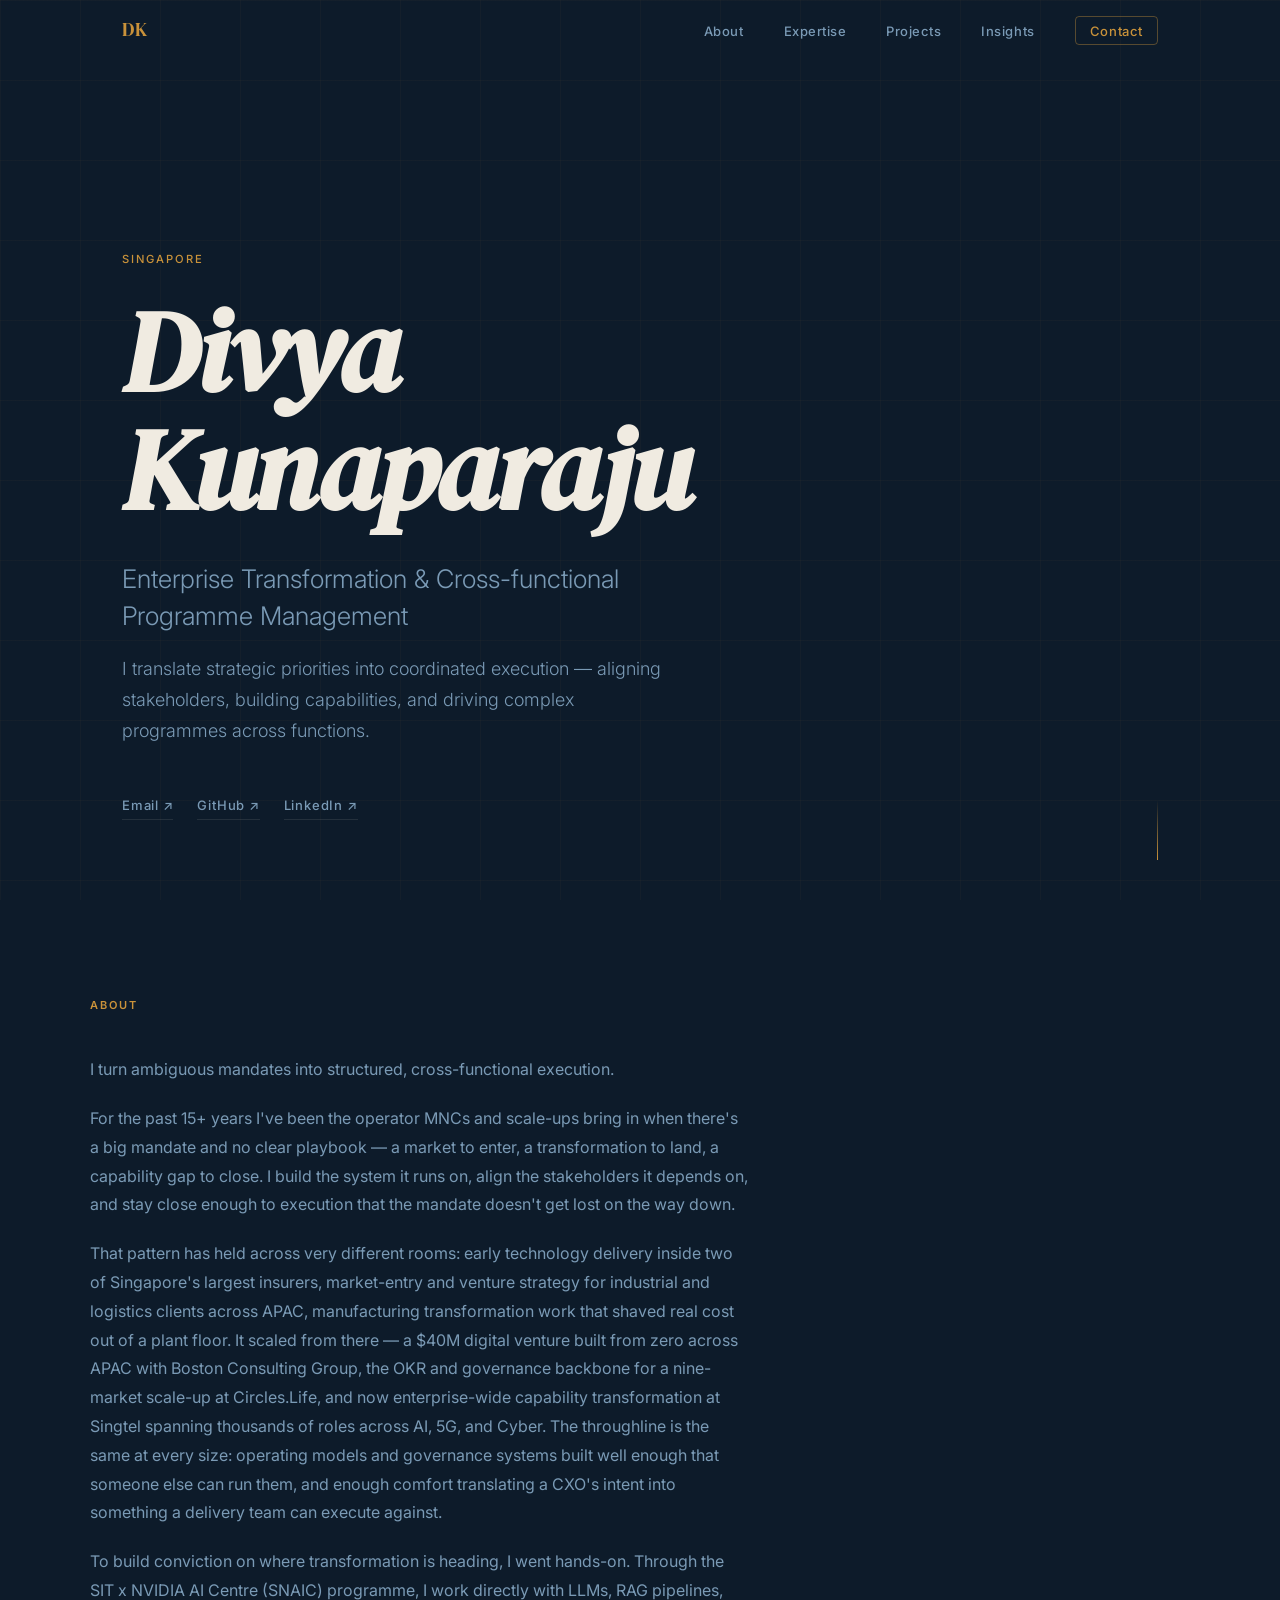
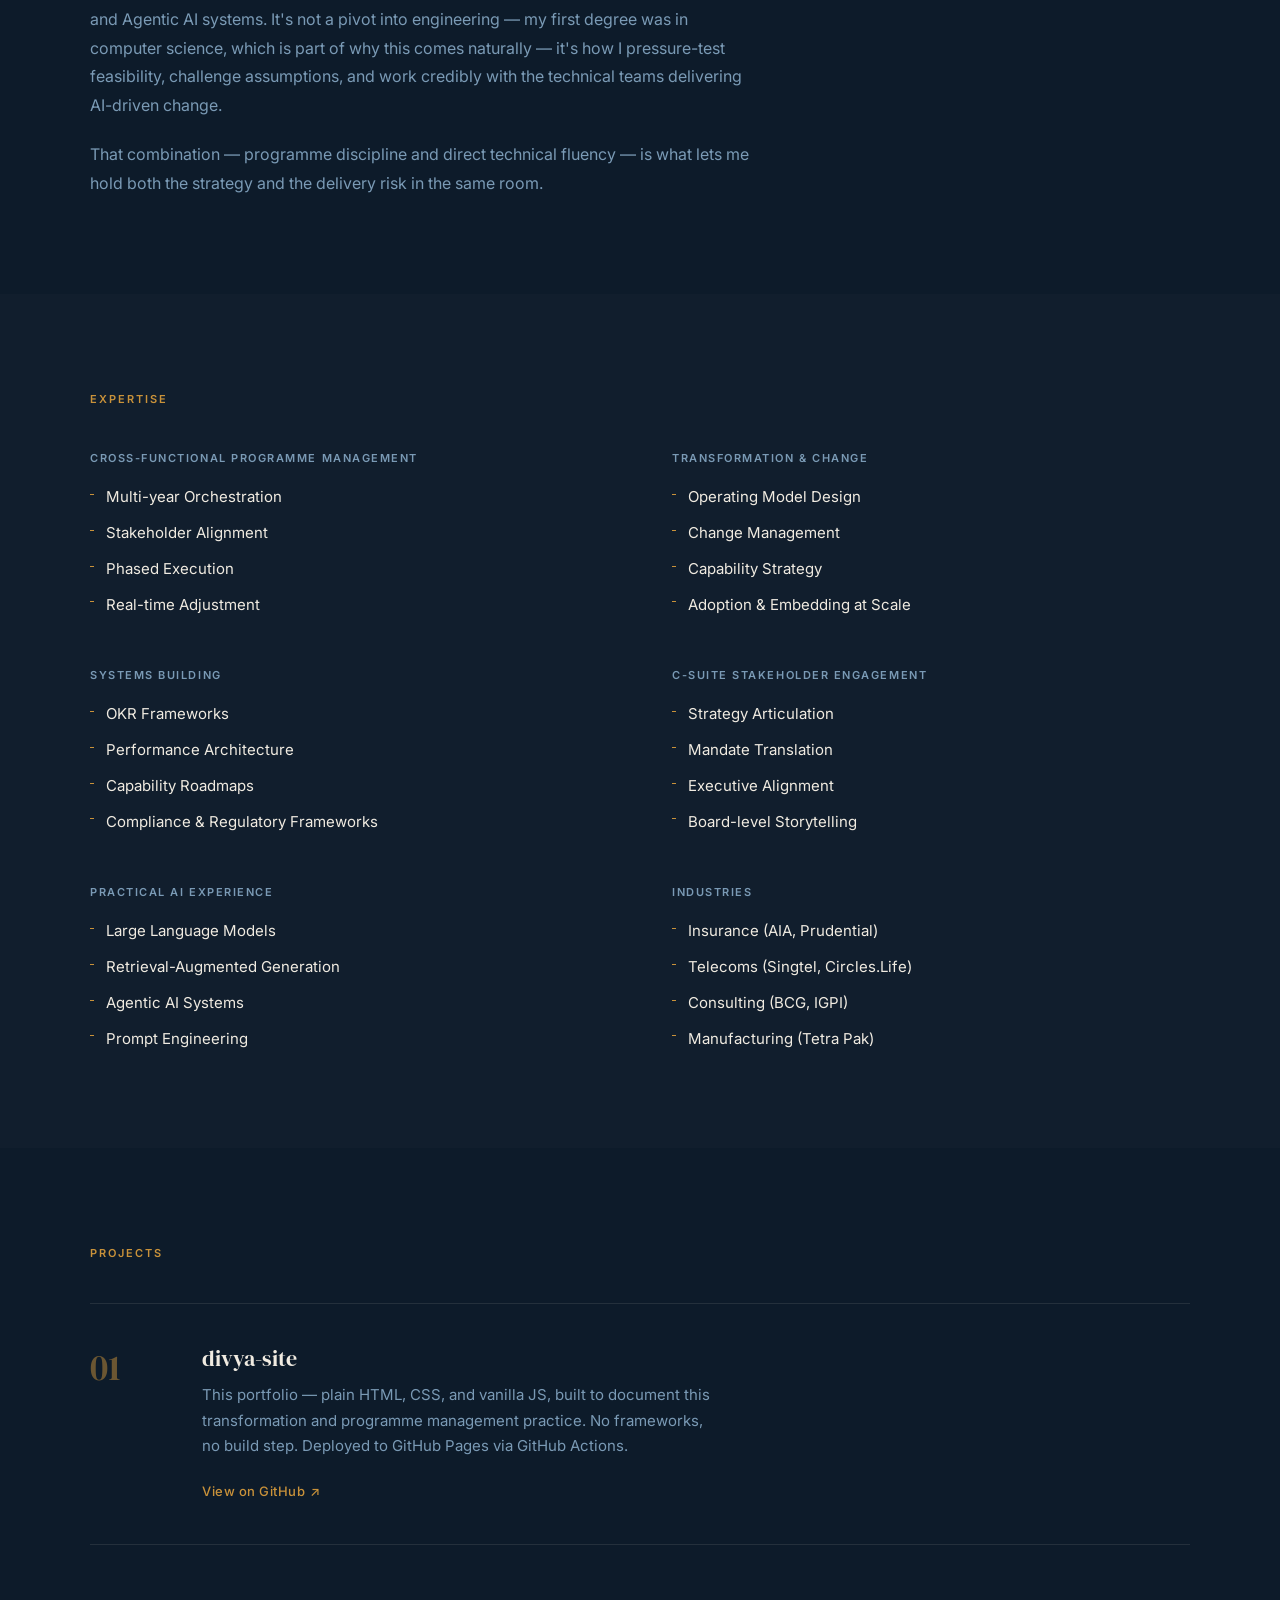
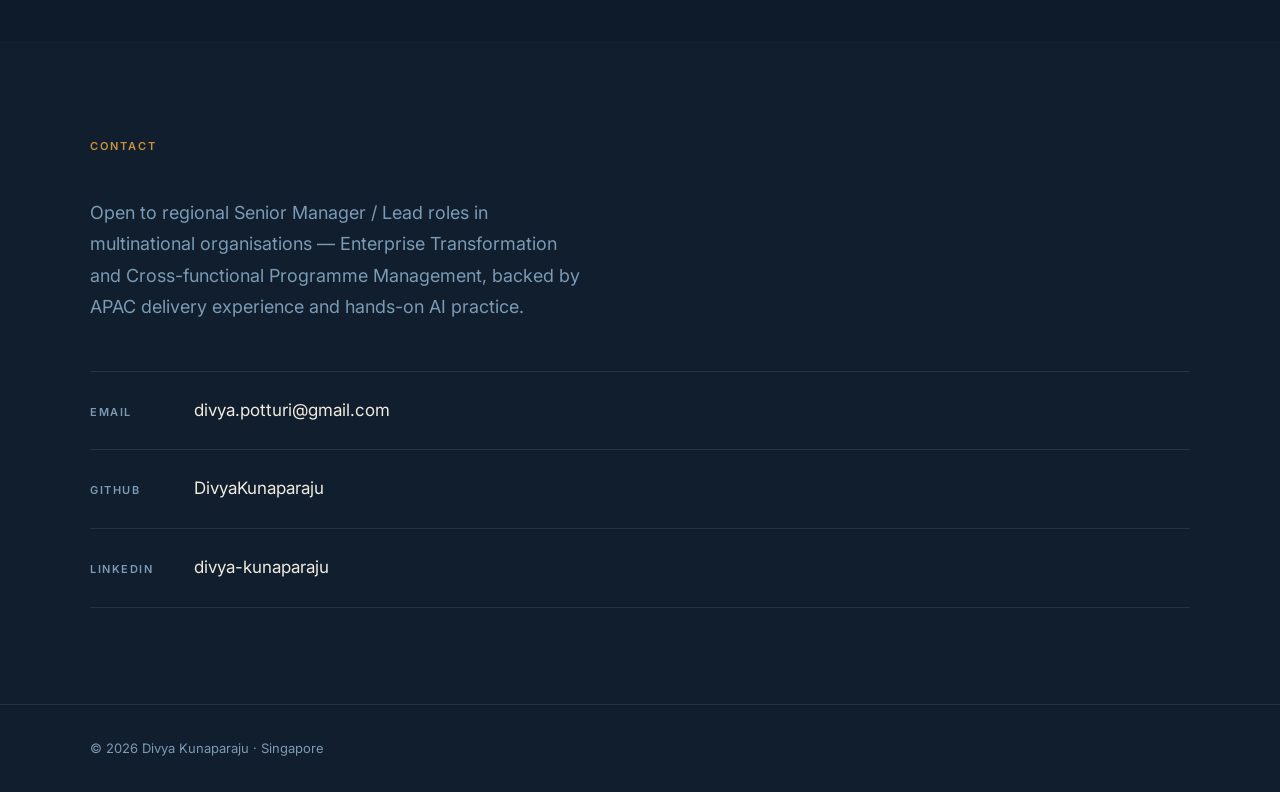
==== commit c2ba9dd0: "Add Pages CMS-driven Articles/Insights section Wires up a no-code publishing workflow: Markdown arti" ====
--- a/public/index.html
+++ b/public/index.html
@@ -11,6 +11,7 @@
   <meta name="google-site-verification" content="QlIP7n7zg2eX9gXvAl-q45-nrO24Up5aMTJvIoCvij0" />
   <link rel="canonical" href="https://divyakunaparaju.github.io/divya-site/" />
   <link rel="icon" href="favicon.svg" type="image/svg+xml" />
+  <link rel="alternate" type="application/rss+xml" title="Divya Kunaparaju — Insights" href="https://divyakunaparaju.github.io/divya-site/rss.xml" />
 
   <meta property="og:type" content="website" />
   <meta property="og:site_name" content="Divya Kunaparaju" />
@@ -18,10 +19,15 @@
   <meta property="og:title" content="Divya Kunaparaju | Enterprise Transformation & Programme Management" />
   <meta property="og:description" content="Singapore-based enterprise transformation and cross-functional programme management leader, with hands-on AI adoption experience." />
   <meta property="og:locale" content="en_SG" />
+  <meta property="og:image" content="https://divyakunaparaju.github.io/divya-site/Divya_Photo.png" />
+  <meta property="og:image:width" content="400" />
+  <meta property="og:image:height" content="400" />
+  <meta property="og:image:alt" content="Portrait of Divya Kunaparaju" />
 
   <meta name="twitter:card" content="summary" />
   <meta name="twitter:title" content="Divya Kunaparaju | Enterprise Transformation & Programme Management" />
   <meta name="twitter:description" content="Singapore-based enterprise transformation and cross-functional programme management leader, with hands-on AI adoption experience." />
+  <meta name="twitter:image" content="https://divyakunaparaju.github.io/divya-site/Divya_Photo.png" />
 
   <link rel="preconnect" href="https://fonts.googleapis.com" />
   <link rel="preconnect" href="https://fonts.gstatic.com" crossorigin />
@@ -42,6 +48,7 @@
     "@type": "Person",
     "name": "Divya Kunaparaju",
     "url": "https://divyakunaparaju.github.io/divya-site/",
+    "image": "https://divyakunaparaju.github.io/divya-site/Divya_Photo.png",
     "sameAs": [
       "https://www.linkedin.com/in/divya-kunaparaju/",
       "https://github.com/DivyaKunaparaju"
@@ -70,6 +77,7 @@
         <li><a href="#about">About</a></li>
         <li><a href="#expertise">Expertise</a></li>
         <li><a href="#projects">Projects</a></li>
+        <li><a href="/divya-site/articles/">Insights</a></li>
         <li><a href="#contact" class="nav-cta">Contact</a></li>
       </ul>
       <button class="nav-toggle" aria-label="Toggle navigation" aria-expanded="false" aria-controls="nav-links">
--- a/public/style.css
+++ b/public/style.css
@@ -327,7 +327,7 @@
   margin: 0 auto;
 }
 
-h2.section-eyebrow {
+.section-eyebrow {
   display: block;
   font-family: var(--font-body);
   font-size: 0.6875rem;
@@ -472,6 +472,175 @@
 .project-link:hover {
   color: var(--accent-light);
   gap: 0.5rem;
+}
+
+/* ─── Insights / Articles ───────────────────────────────────── */
+.articles-list {
+  display: flex;
+  flex-direction: column;
+  gap: 0;
+}
+
+.article-card {
+  padding: 2.5rem 0;
+  border-top: 1px solid var(--border);
+}
+.article-card:last-child {
+  border-bottom: 1px solid var(--border);
+}
+
+.article-card-date {
+  font-size: 0.75rem;
+  letter-spacing: 0.08em;
+  text-transform: uppercase;
+  color: var(--text-muted);
+  margin-bottom: 0.6rem;
+}
+
+.article-card-title {
+  font-family: var(--font-display);
+  font-size: 1.5rem;
+  font-weight: 400;
+  line-height: 1.3;
+  margin-bottom: 0.6rem;
+}
+.article-card-title a:hover {
+  color: var(--accent-light);
+}
+
+.article-card-summary {
+  font-size: 0.9375rem;
+  color: var(--text-muted);
+  line-height: 1.7;
+  max-width: 620px;
+  margin-bottom: 1.1rem;
+}
+
+.article-card-link {
+  display: inline-flex;
+  align-items: center;
+  gap: 0.3rem;
+  font-size: 0.8125rem;
+  font-weight: 500;
+  letter-spacing: 0.04em;
+  color: var(--accent);
+  transition: color var(--transition), gap var(--transition);
+}
+.article-card-link:hover {
+  color: var(--accent-light);
+  gap: 0.5rem;
+}
+
+.articles-empty {
+  color: var(--text-muted);
+  font-size: 0.9375rem;
+}
+
+/* Individual article page */
+.section-inner--article {
+  max-width: 720px;
+}
+
+.article-back {
+  font-size: 0.8125rem;
+  color: var(--accent);
+  margin-bottom: 2rem;
+}
+.article-back a:hover {
+  color: var(--accent-light);
+}
+.article-back--bottom {
+  margin-top: 3rem;
+  margin-bottom: 0;
+}
+
+.article-hero-image {
+  width: 100%;
+  height: auto;
+  border-radius: var(--radius);
+  margin-bottom: 2.5rem;
+}
+
+.article-title {
+  font-family: var(--font-display);
+  font-size: clamp(1.75rem, 4vw, 2.75rem);
+  font-weight: 400;
+  line-height: 1.2;
+  color: var(--text);
+  margin-bottom: 1rem;
+}
+
+.article-byline {
+  font-size: 0.8125rem;
+  color: var(--text-muted);
+  margin-bottom: 2.5rem;
+  padding-bottom: 2.5rem;
+  border-bottom: 1px solid var(--border);
+}
+
+.article-body {
+  font-size: 1.0625rem;
+  color: var(--text);
+  line-height: 1.85;
+}
+.article-body > * + * {
+  margin-top: 1.5rem;
+}
+.article-body h2,
+.article-body h3 {
+  font-family: var(--font-display);
+  font-weight: 400;
+  line-height: 1.3;
+  color: var(--text);
+  margin-top: 2.5rem;
+}
+.article-body h2 { font-size: 1.5rem; }
+.article-body h3 { font-size: 1.25rem; }
+.article-body a {
+  color: var(--accent);
+  text-decoration: underline;
+  text-decoration-color: var(--border);
+  text-underline-offset: 3px;
+}
+.article-body a:hover {
+  color: var(--accent-light);
+}
+.article-body strong {
+  color: var(--text);
+  font-weight: 600;
+}
+.article-body blockquote {
+  border-left: 2px solid var(--accent);
+  padding-left: 1.25rem;
+  color: var(--text-muted);
+  font-style: italic;
+}
+.article-body ul,
+.article-body ol {
+  padding-left: 1.25rem;
+}
+.article-body li + li {
+  margin-top: 0.5rem;
+}
+.article-body code {
+  font-family: ui-monospace, SFMono-Regular, Menlo, monospace;
+  font-size: 0.875em;
+  background: var(--ground-card);
+  padding: 0.15em 0.4em;
+  border-radius: 3px;
+}
+.article-body pre {
+  background: var(--ground-card);
+  padding: 1.25rem;
+  border-radius: var(--radius);
+  overflow-x: auto;
+}
+.article-body pre code {
+  background: none;
+  padding: 0;
+}
+.article-body img {
+  border-radius: var(--radius);
 }
 
 /* ─── Contact ───────────────────────────────────────────────── */
@@ -603,7 +772,7 @@
     display: none;
   }
 
-  h2.section-eyebrow {
+  .section-eyebrow {
     margin-bottom: 2rem;
   }
 }
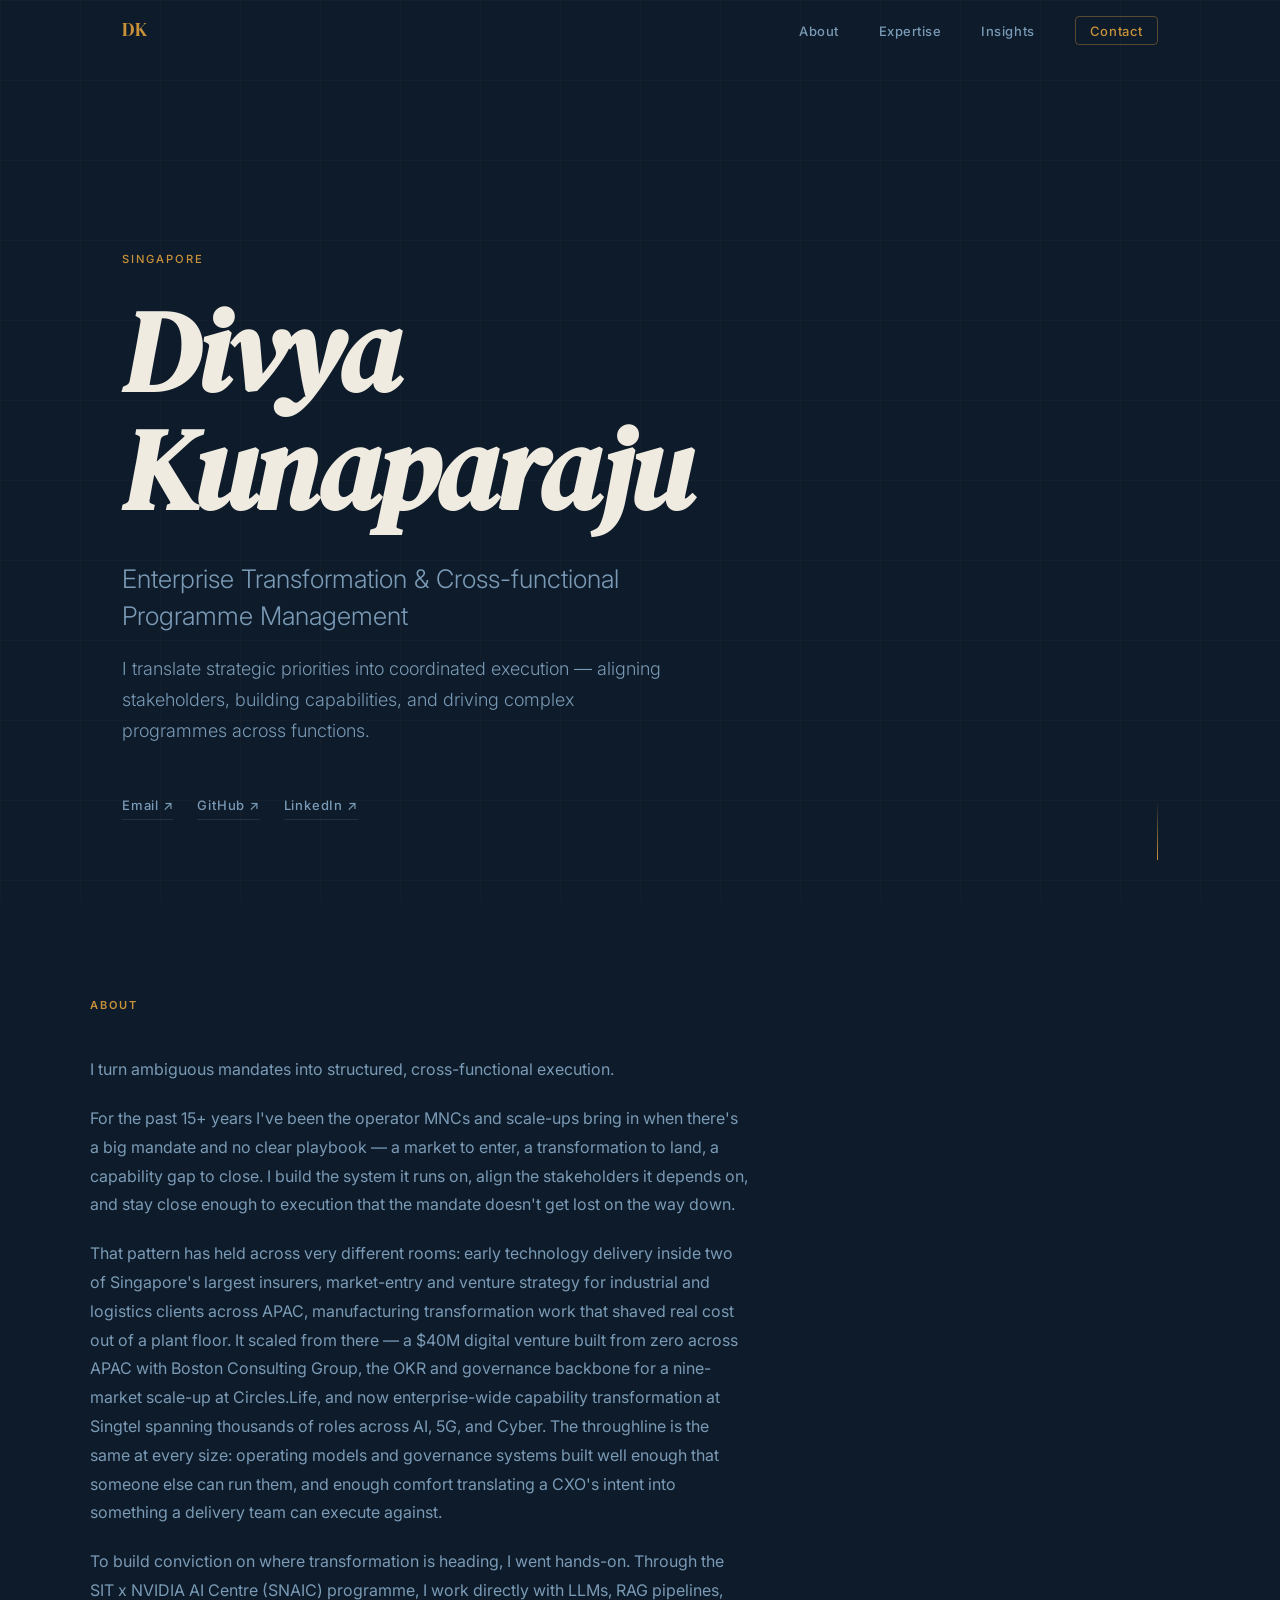
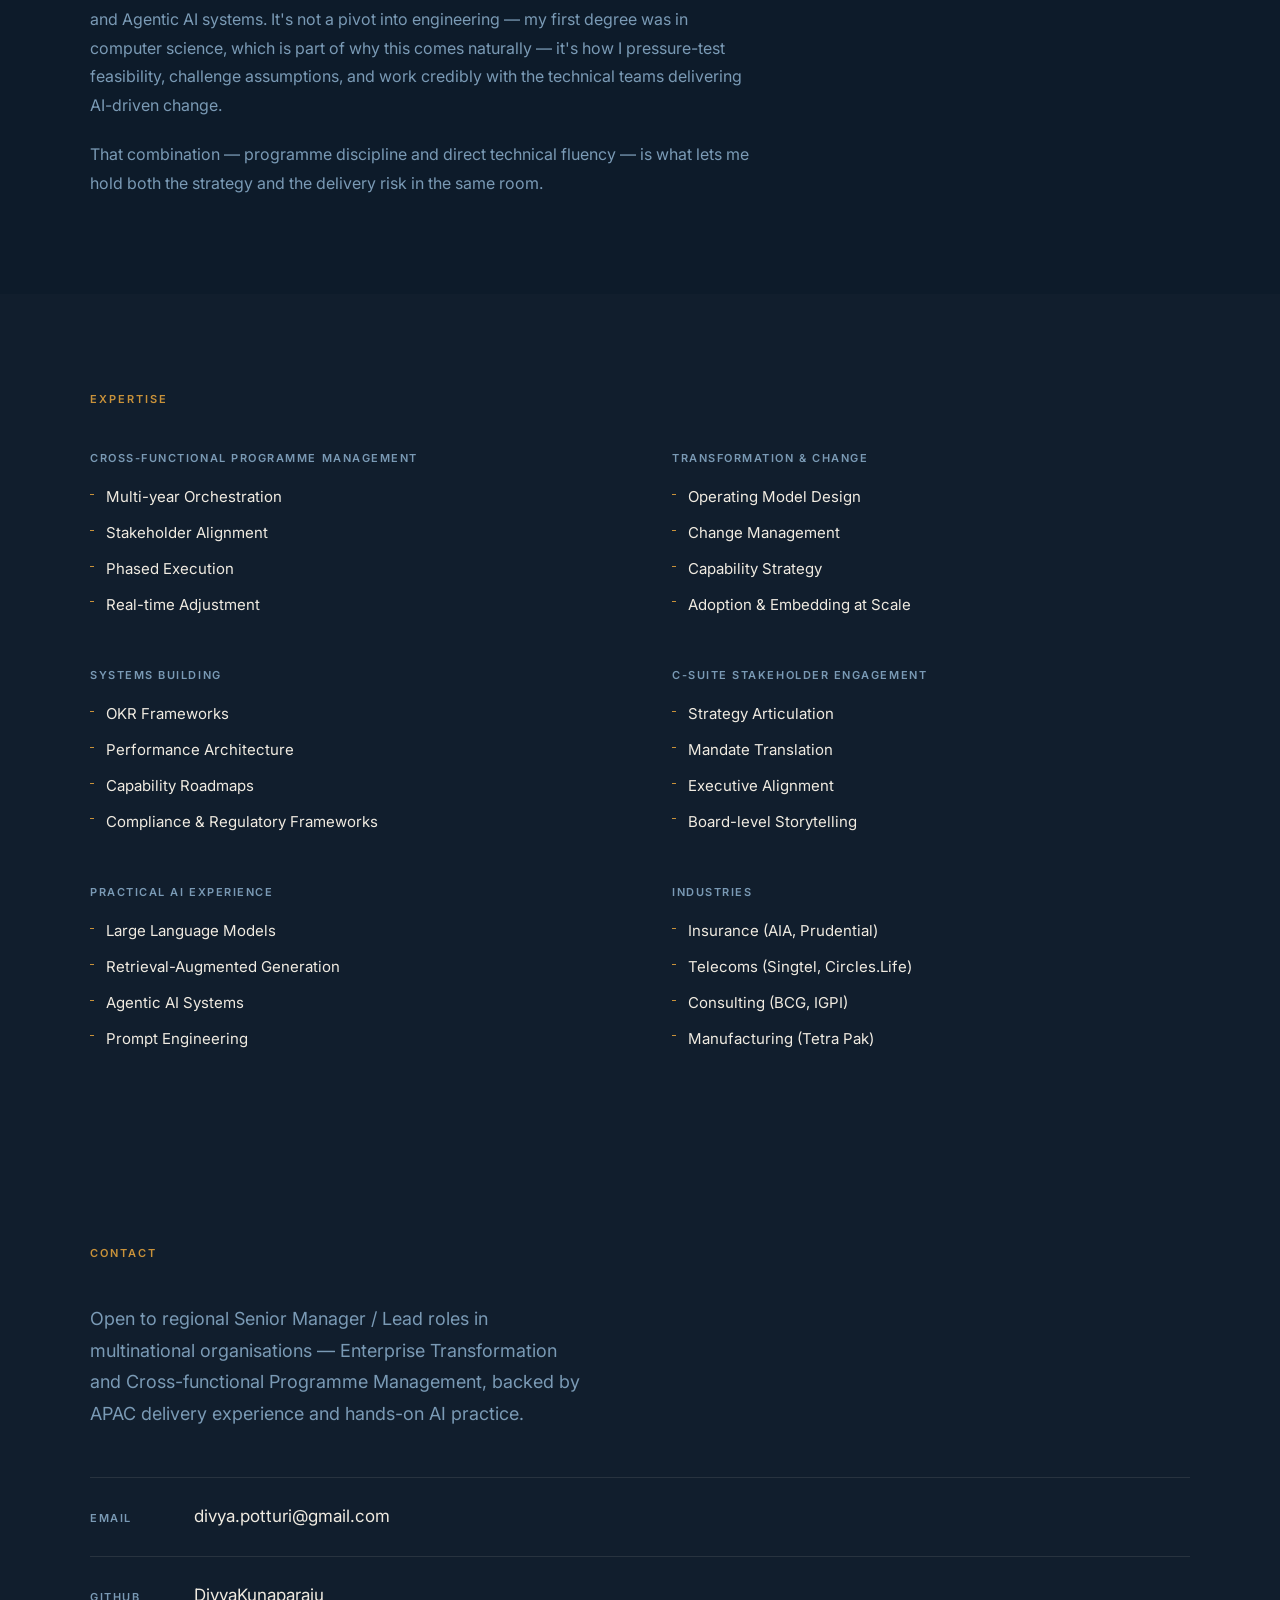
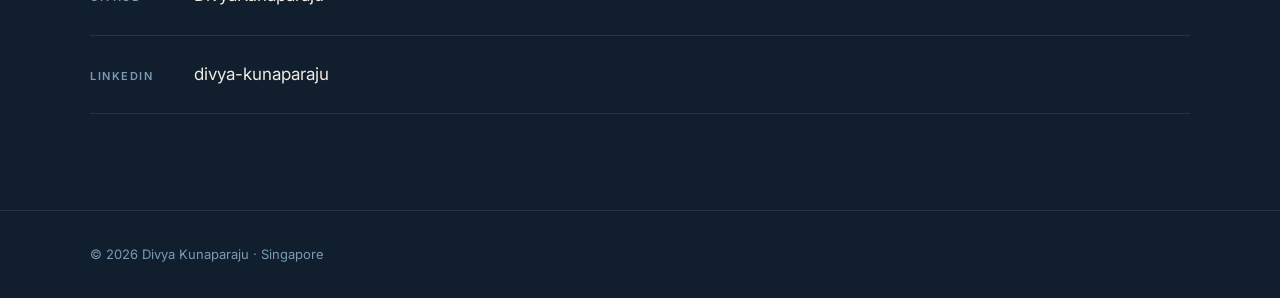
==== commit 5271a707: "Hide Projects section until projects are ready Removed the placeholder project card and hid the nav " ====
--- a/public/index.html
+++ b/public/index.html
@@ -76,7 +76,7 @@
       <ul class="nav-links" id="nav-links" role="list">
         <li><a href="#about">About</a></li>
         <li><a href="#expertise">Expertise</a></li>
-        <li><a href="#projects">Projects</a></li>
+        <li hidden><a href="#projects">Projects</a></li>
         <li><a href="/divya-site/articles/">Insights</a></li>
         <li><a href="#contact" class="nav-cta">Contact</a></li>
       </ul>
@@ -186,19 +186,10 @@
       </div>
     </section>
 
-    <section id="projects" class="section reveal">
+    <section id="projects" class="section reveal" hidden>
       <div class="section-inner">
         <h2 class="section-eyebrow">Projects</h2>
-        <div class="projects-list">
-          <article class="project-card">
-            <div class="project-number" aria-hidden="true">01</div>
-            <div class="project-body">
-              <h3 class="project-title">divya-site</h3>
-              <p class="project-desc">This portfolio — plain HTML, CSS, and vanilla JS, built to document this transformation and programme management practice. No frameworks, no build step. Deployed to GitHub Pages via GitHub Actions.</p>
-              <a href="https://github.com/DivyaKunaparaju/divya-site" class="project-link" target="_blank" rel="noopener noreferrer">View on GitHub <span aria-hidden="true">↗</span></a>
-            </div>
-          </article>
-        </div>
+        <div class="projects-list"></div>
       </div>
     </section>
 
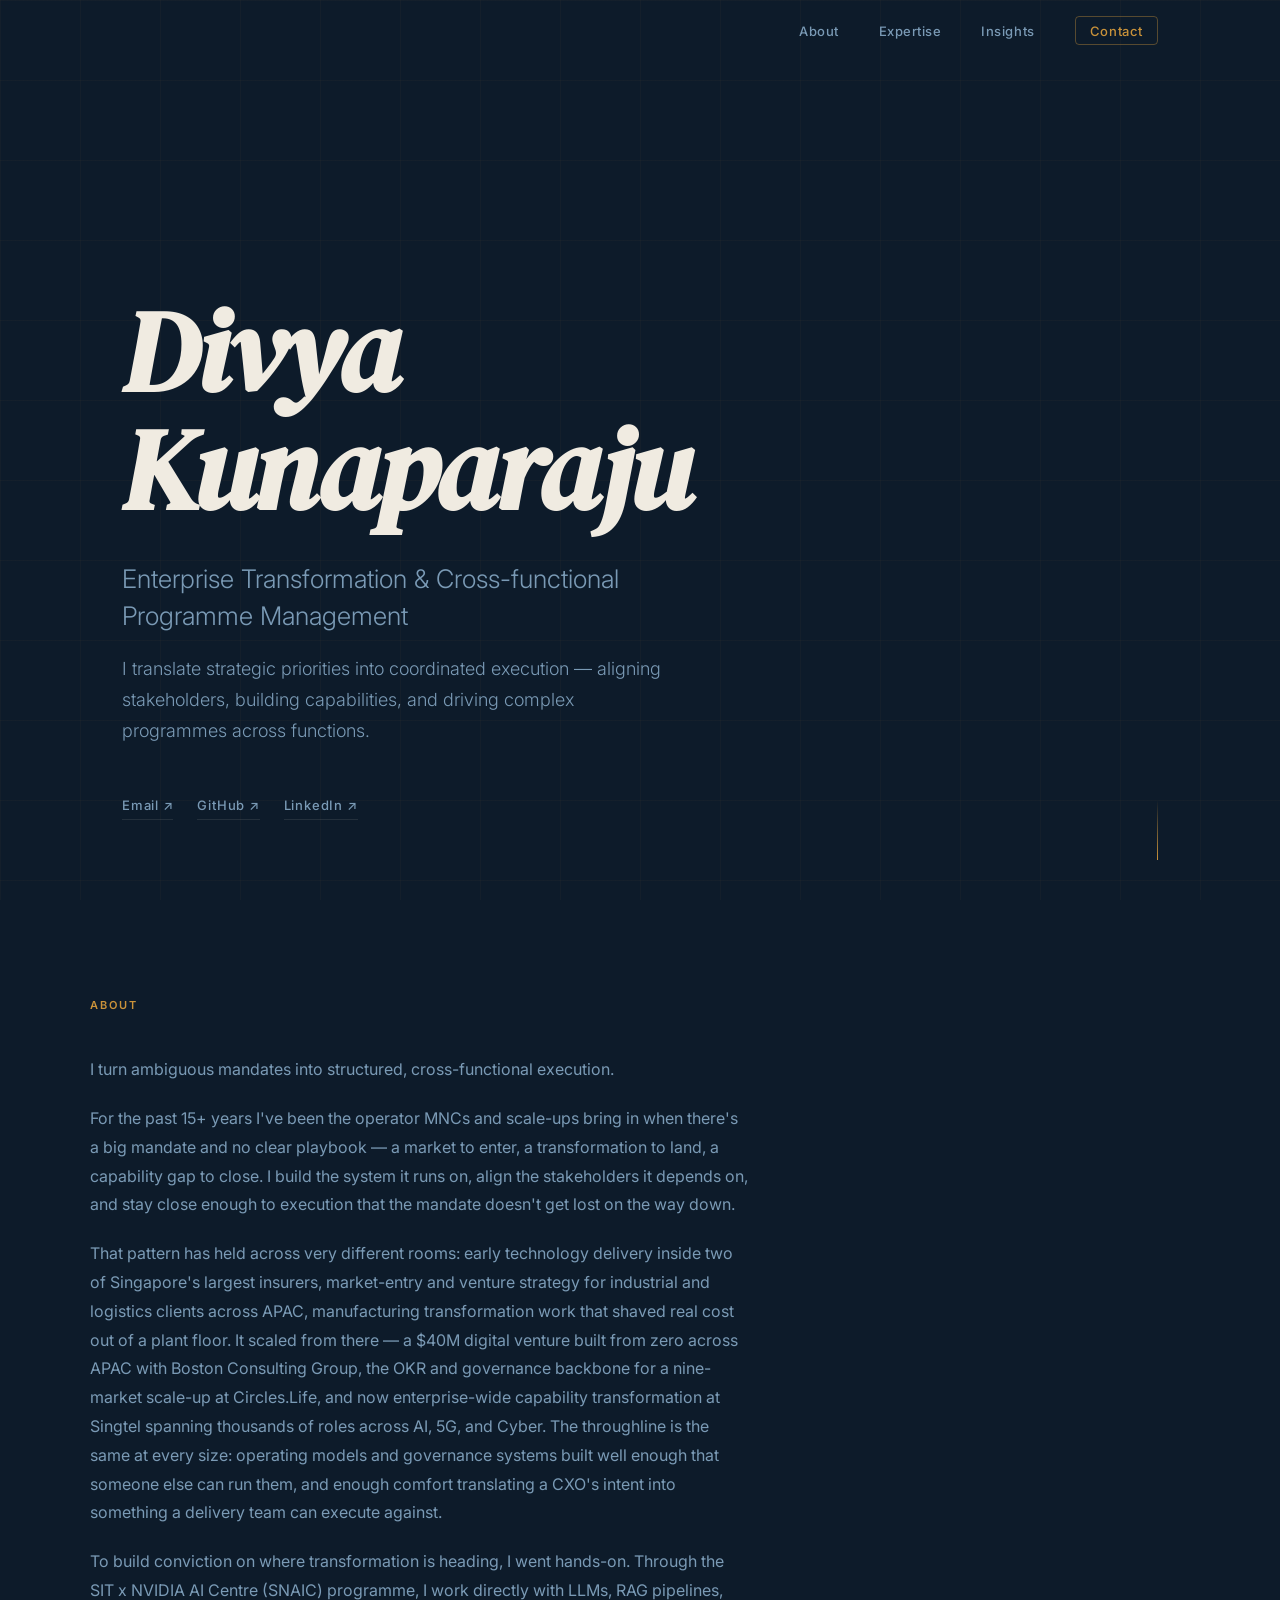
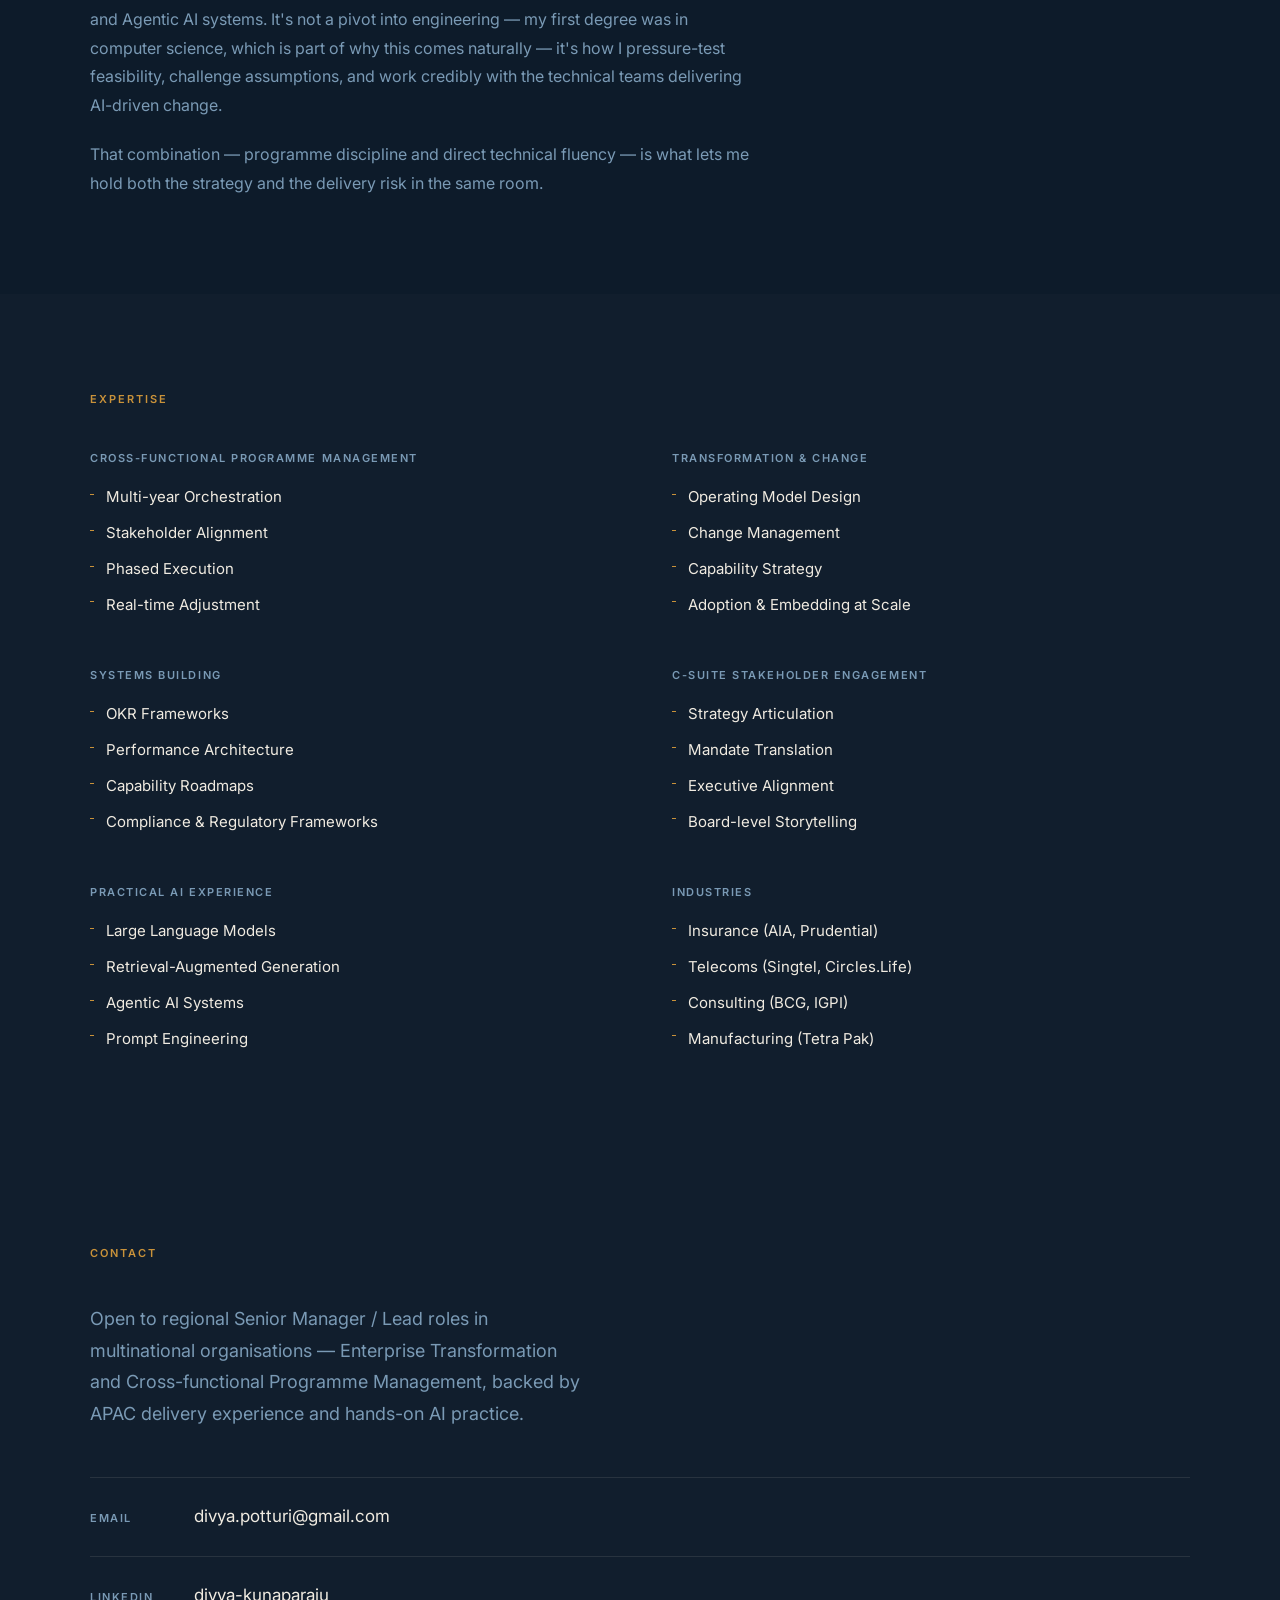
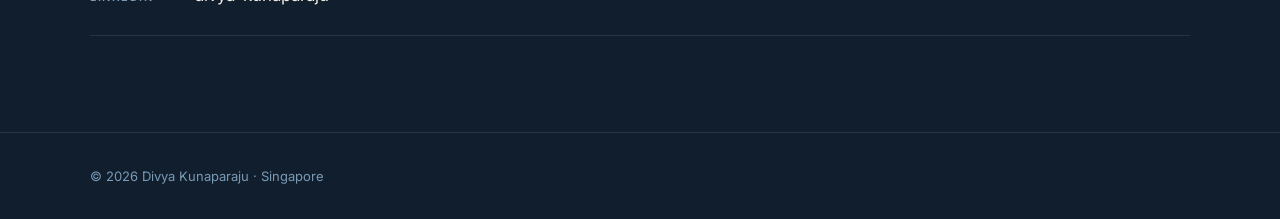
==== commit 5ba824d4: "Trim hero/nav to essentials and fix broken Insights link - Remove "DK" nav logo and "Singapore" hero" ====
--- a/public/index.html
+++ b/public/index.html
@@ -72,12 +72,11 @@
 
   <nav class="nav" id="nav" aria-label="Site navigation">
     <div class="nav-inner">
-      <a href="#hero" class="nav-logo" aria-label="Divya Kunaparaju — home">DK</a>
       <ul class="nav-links" id="nav-links" role="list">
         <li><a href="#about">About</a></li>
         <li><a href="#expertise">Expertise</a></li>
         <li hidden><a href="#projects">Projects</a></li>
-        <li><a href="/divya-site/articles/">Insights</a></li>
+        <li><a href="articles/">Insights</a></li>
         <li><a href="#contact" class="nav-cta">Contact</a></li>
       </ul>
       <button class="nav-toggle" aria-label="Toggle navigation" aria-expanded="false" aria-controls="nav-links">
@@ -91,7 +90,6 @@
     <section id="hero" aria-label="Introduction">
       <div class="hero-inner">
         <div class="hero-content">
-          <p class="hero-location" aria-label="Location: Singapore">Singapore</p>
           <h1 class="hero-name">Divya<br />Kunaparaju</h1>
           <p class="hero-tagline">Enterprise Transformation &amp; Cross-functional Programme Management</p>
           <p class="hero-subtext">I translate strategic priorities into coordinated execution — aligning stakeholders, building capabilities, and driving complex programmes across functions.</p>
@@ -203,7 +201,7 @@
               <span class="contact-link-type">Email</span>
               <span class="contact-link-value">divya.potturi@gmail.com</span>
             </a>
-            <a href="https://github.com/DivyaKunaparaju" class="contact-link" target="_blank" rel="noopener noreferrer">
+            <a href="https://github.com/DivyaKunaparaju" class="contact-link" target="_blank" rel="noopener noreferrer" hidden>
               <span class="contact-link-type">GitHub</span>
               <span class="contact-link-value">DivyaKunaparaju</span>
             </a>
--- a/public/style.css
+++ b/public/style.css
@@ -100,19 +100,8 @@
   padding: 0 2rem;
   display: flex;
   align-items: center;
-  justify-content: space-between;
+  justify-content: flex-end;
   gap: 2rem;
-}
-
-.nav-logo {
-  font-family: var(--font-display);
-  font-size: 1.2rem;
-  color: var(--accent);
-  letter-spacing: 0.05em;
-  flex-shrink: 0;
-}
-.nav-logo:hover {
-  color: var(--accent-light);
 }
 
 .nav-links {
@@ -197,17 +186,6 @@
 
 .hero-content {
   max-width: 700px;
-}
-
-.hero-location {
-  font-size: 0.7rem;
-  font-weight: 500;
-  letter-spacing: 0.18em;
-  text-transform: uppercase;
-  color: var(--accent);
-  margin-bottom: 1.5rem;
-  animation: fadeUp 0.7s ease-out both;
-  animation-delay: 0s;
 }
 
 /* The aesthetic risk: large italic serif in the hero — editorial, intelligent */
@@ -665,6 +643,9 @@
   padding: 1.5rem 0;
   border-top: 1px solid var(--border);
   transition: gap var(--transition);
+}
+.contact-link[hidden] {
+  display: none;
 }
 .contact-link:last-child {
   border-bottom: 1px solid var(--border);
@@ -782,7 +763,6 @@
   html {
     scroll-behavior: auto;
   }
-  .hero-location,
   .hero-name,
   .hero-tagline,
   .hero-subtext,
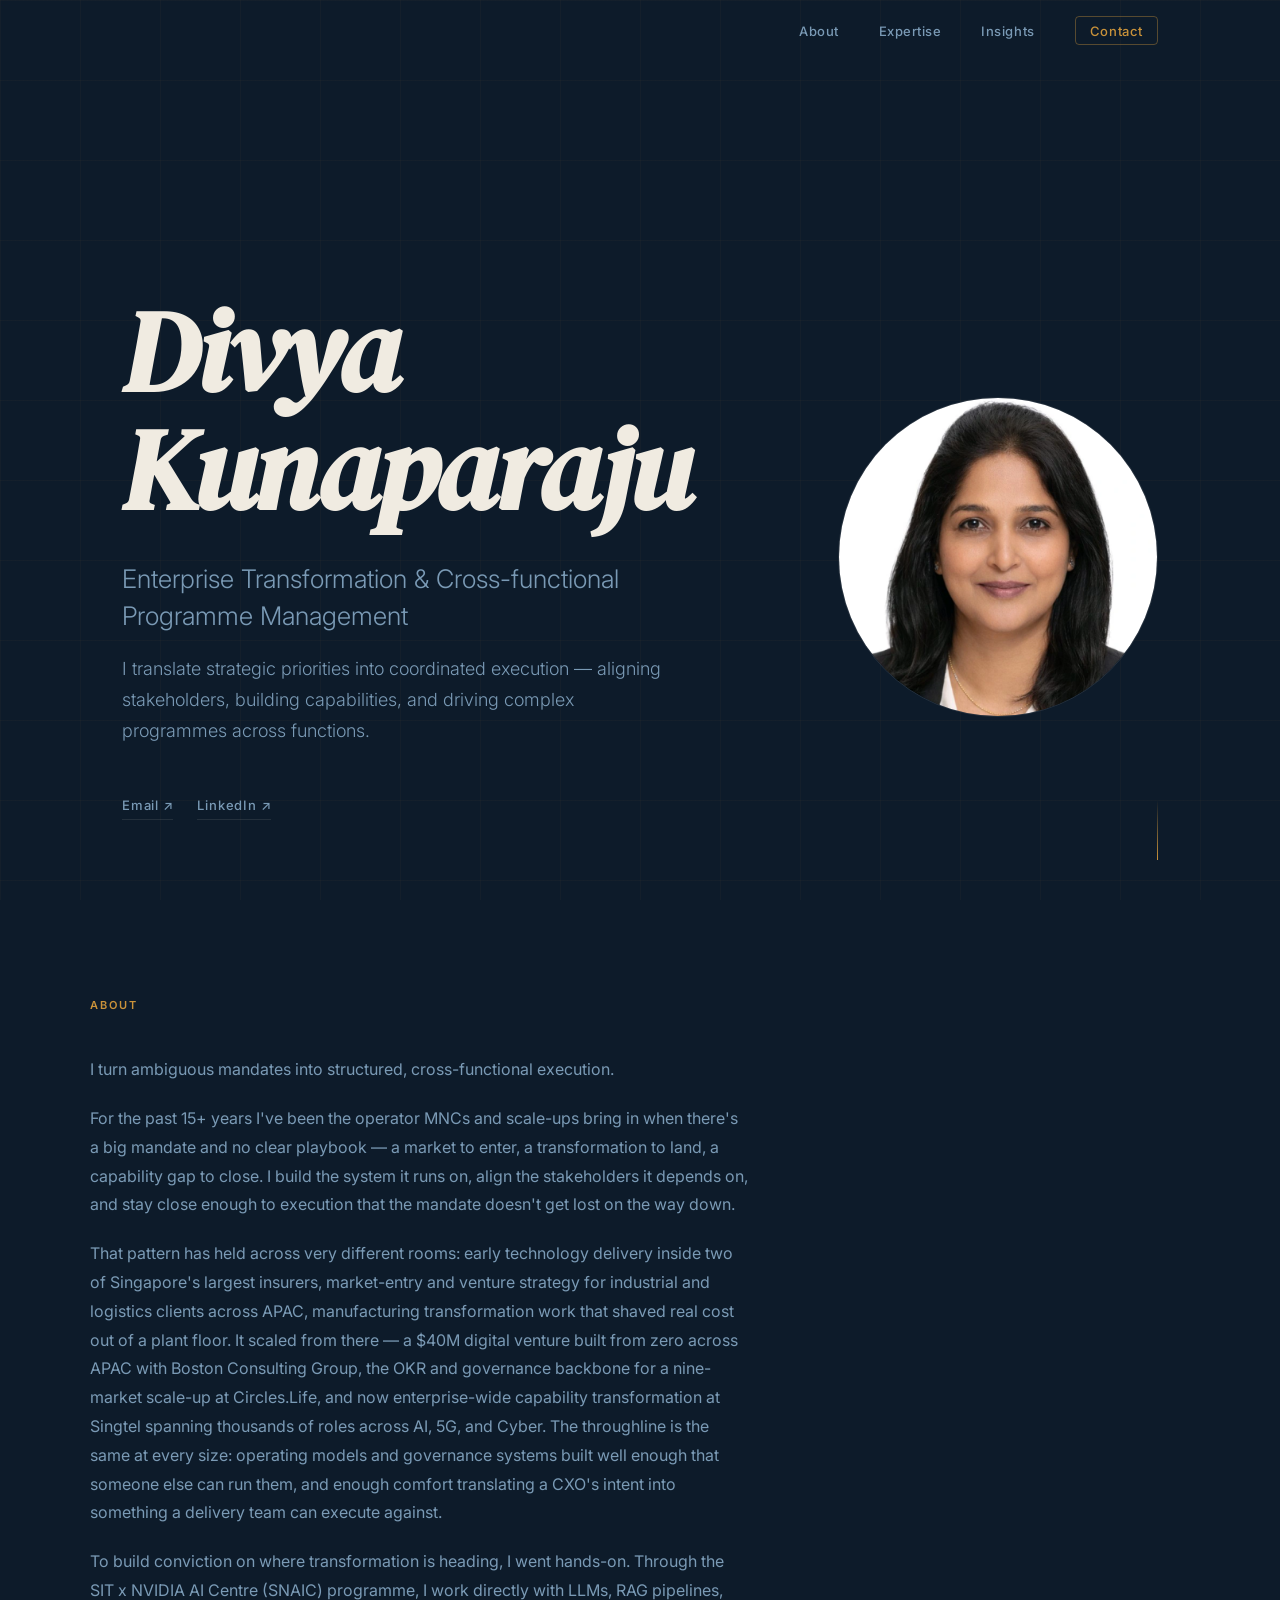
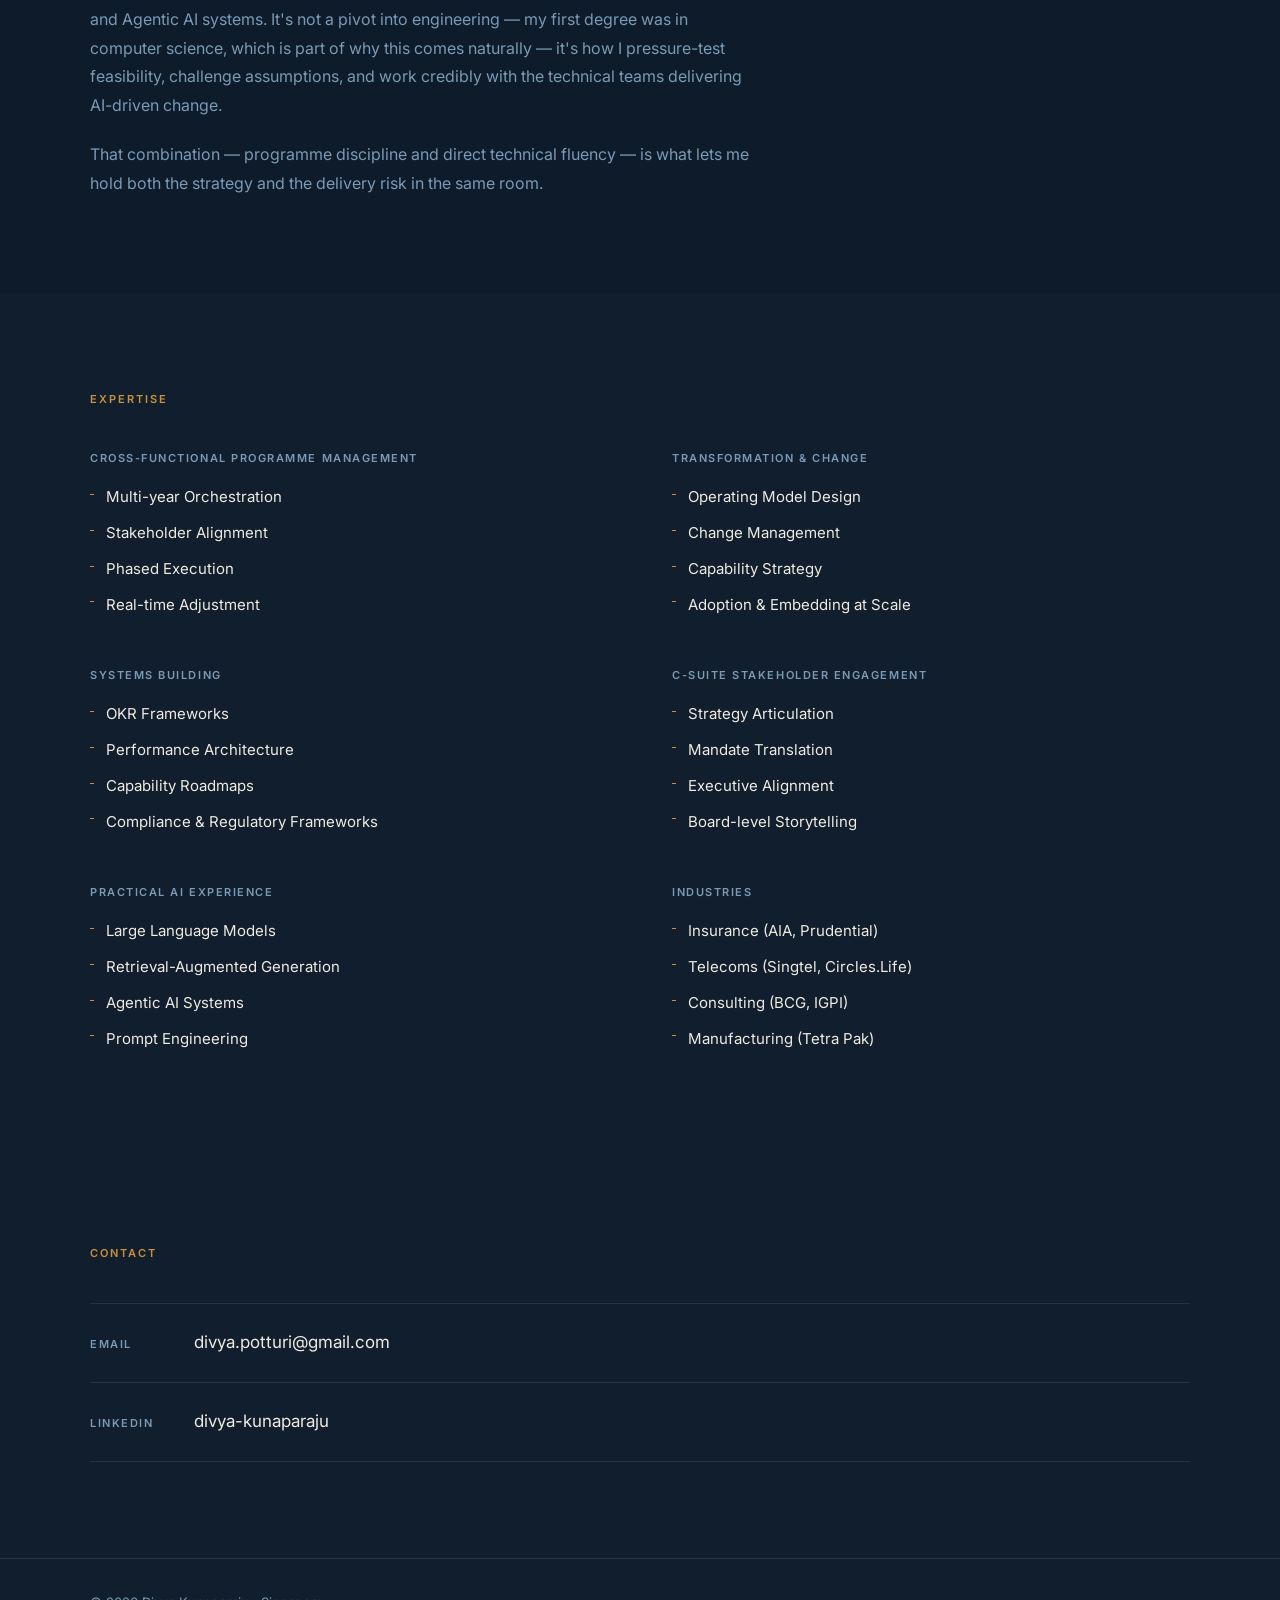
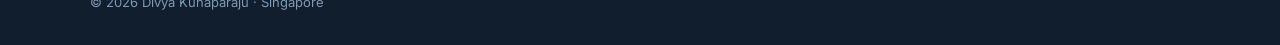
==== commit 21e39cbd: "Add hero portrait, hide GitHub link, trim contact copy - Add a visible circular portrait in the hero" ====
--- a/public/index.html
+++ b/public/index.html
@@ -97,7 +97,7 @@
             <a href="mailto:divya.potturi@gmail.com" class="hero-link">
               Email <span aria-hidden="true">↗</span>
             </a>
-            <a href="https://github.com/DivyaKunaparaju" class="hero-link" target="_blank" rel="noopener noreferrer">
+            <a href="https://github.com/DivyaKunaparaju" class="hero-link" target="_blank" rel="noopener noreferrer" hidden>
               GitHub <span aria-hidden="true">↗</span>
             </a>
             <a href="https://www.linkedin.com/in/divya-kunaparaju/" class="hero-link" target="_blank" rel="noopener noreferrer">
@@ -105,6 +105,7 @@
             </a>
           </nav>
         </div>
+        <img class="hero-photo" src="Divya_Photo.png" alt="Portrait of Divya Kunaparaju" width="400" height="400" />
         <div class="hero-scroll-indicator" aria-hidden="true"></div>
       </div>
     </section>
@@ -195,7 +196,6 @@
       <div class="section-inner">
         <h2 class="section-eyebrow">Contact</h2>
         <div class="contact-content">
-          <p class="contact-lead">Open to regional Senior Manager / Lead roles in multinational organisations — Enterprise Transformation and Cross-functional Programme Management, backed by APAC delivery experience and hands-on AI practice.</p>
           <div class="contact-links">
             <a href="mailto:divya.potturi@gmail.com" class="contact-link">
               <span class="contact-link-type">Email</span>
--- a/public/style.css
+++ b/public/style.css
@@ -182,10 +182,26 @@
   margin: 0 auto;
   padding: 4rem 2rem 5rem;
   position: relative;
+  display: flex;
+  align-items: flex-end;
+  justify-content: space-between;
+  gap: 3rem;
 }
 
 .hero-content {
   max-width: 700px;
+}
+
+.hero-photo {
+  flex-shrink: 0;
+  align-self: center;
+  width: 320px;
+  height: 320px;
+  border-radius: 50%;
+  object-fit: cover;
+  border: 1px solid var(--border);
+  animation: fadeUp 0.8s ease-out both;
+  animation-delay: 0.1s;
 }
 
 /* The aesthetic risk: large italic serif in the hero — editorial, intelligent */
@@ -622,14 +638,6 @@
 }
 
 /* ─── Contact ───────────────────────────────────────────────── */
-.contact-lead {
-  font-size: 1.125rem;
-  color: var(--text-muted);
-  max-width: 500px;
-  line-height: 1.75;
-  margin-bottom: 3rem;
-}
-
 .contact-links {
   display: flex;
   flex-direction: column;
@@ -690,6 +698,17 @@
 
 /* ─── Responsive — tablet ───────────────────────────────────── */
 @media (max-width: 768px) {
+  .hero-inner {
+    flex-direction: column-reverse;
+    align-items: flex-start;
+    gap: 2rem;
+  }
+
+  .hero-photo {
+    width: 200px;
+    height: 200px;
+  }
+
   .nav-links {
     display: none;
     position: absolute;
